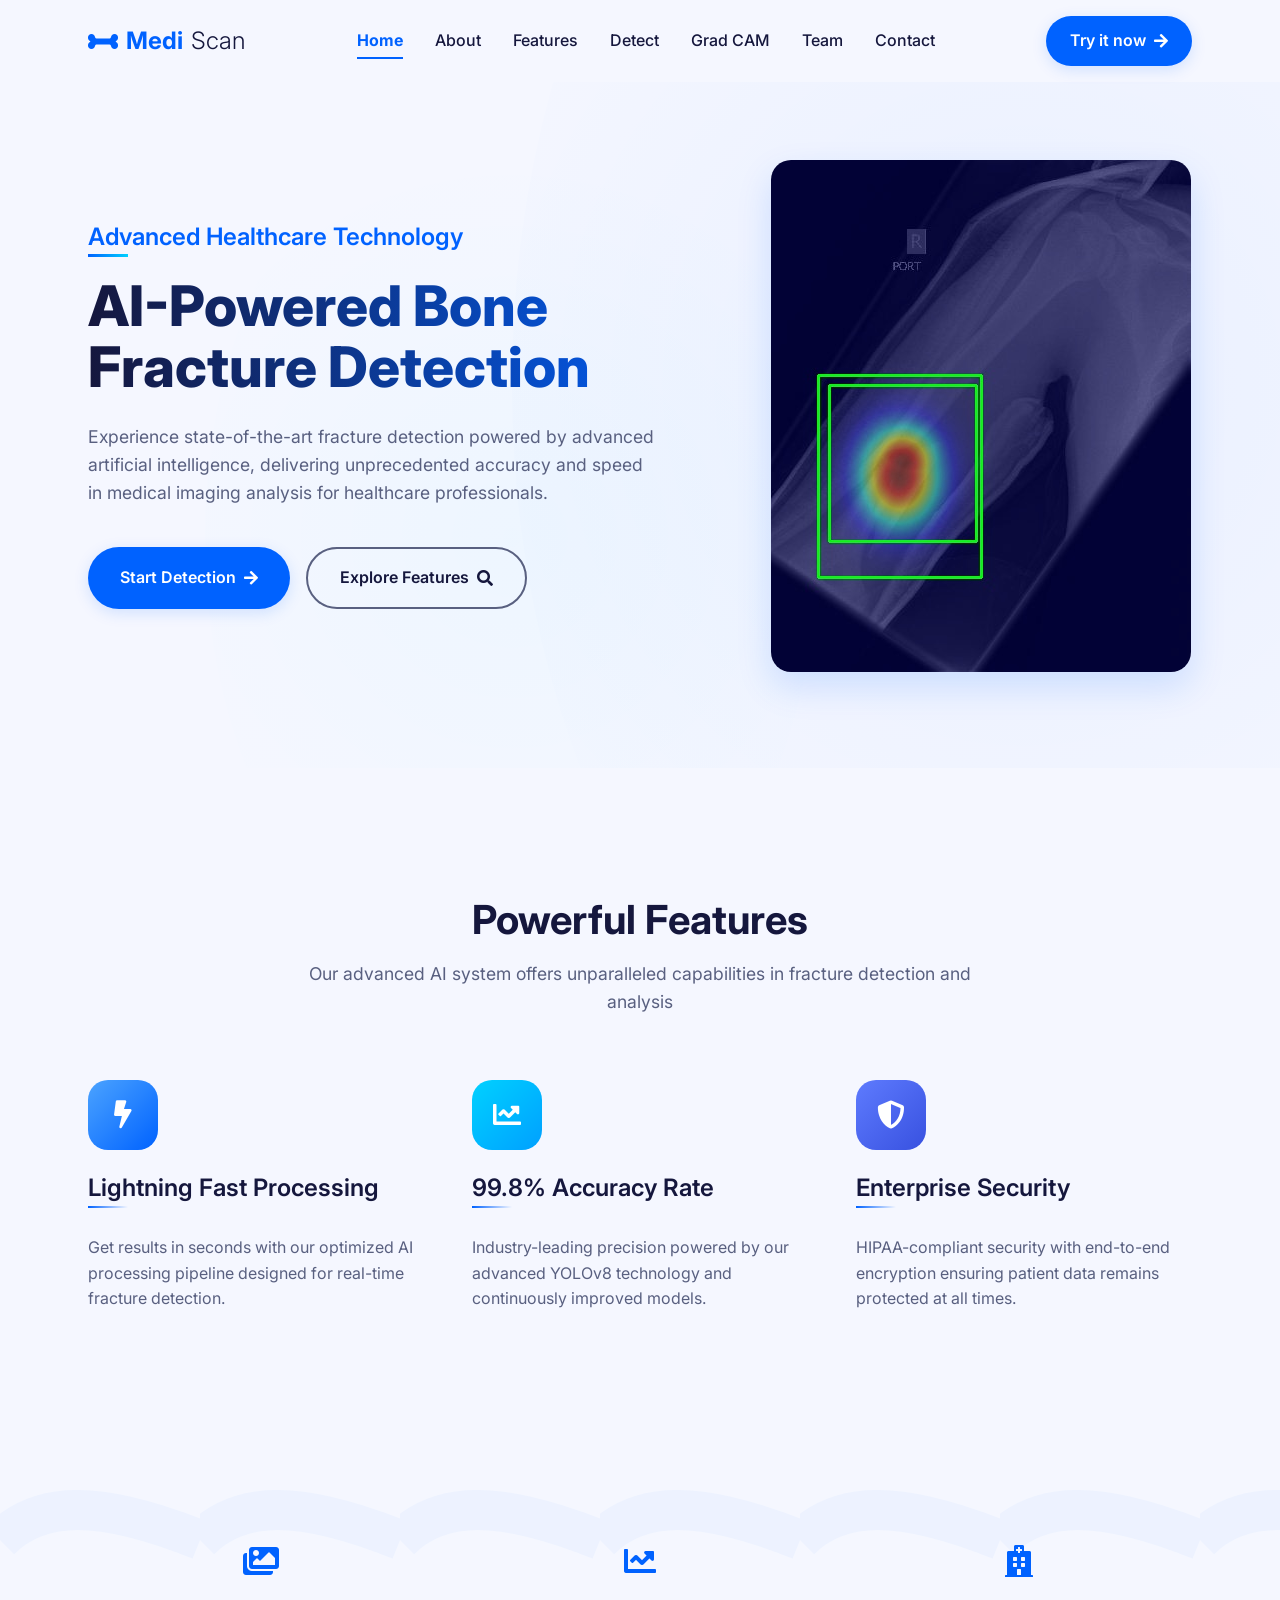
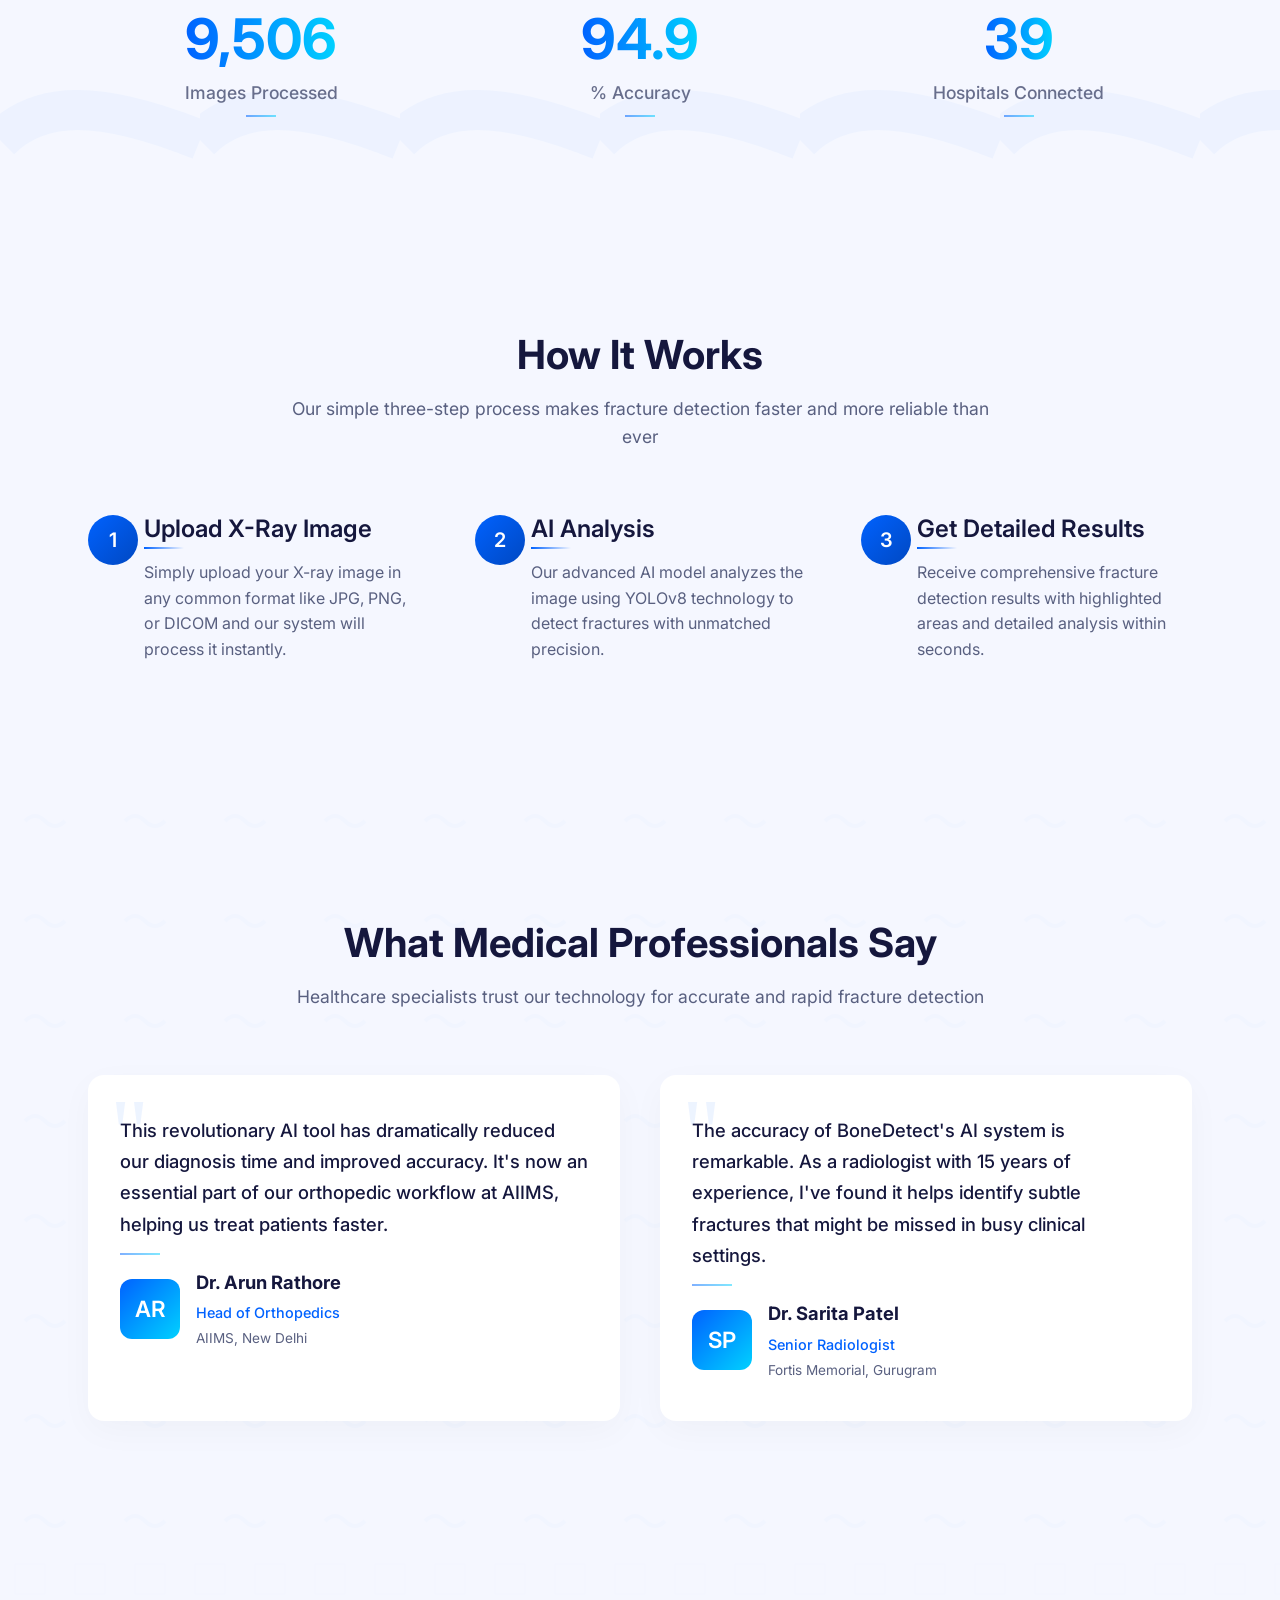
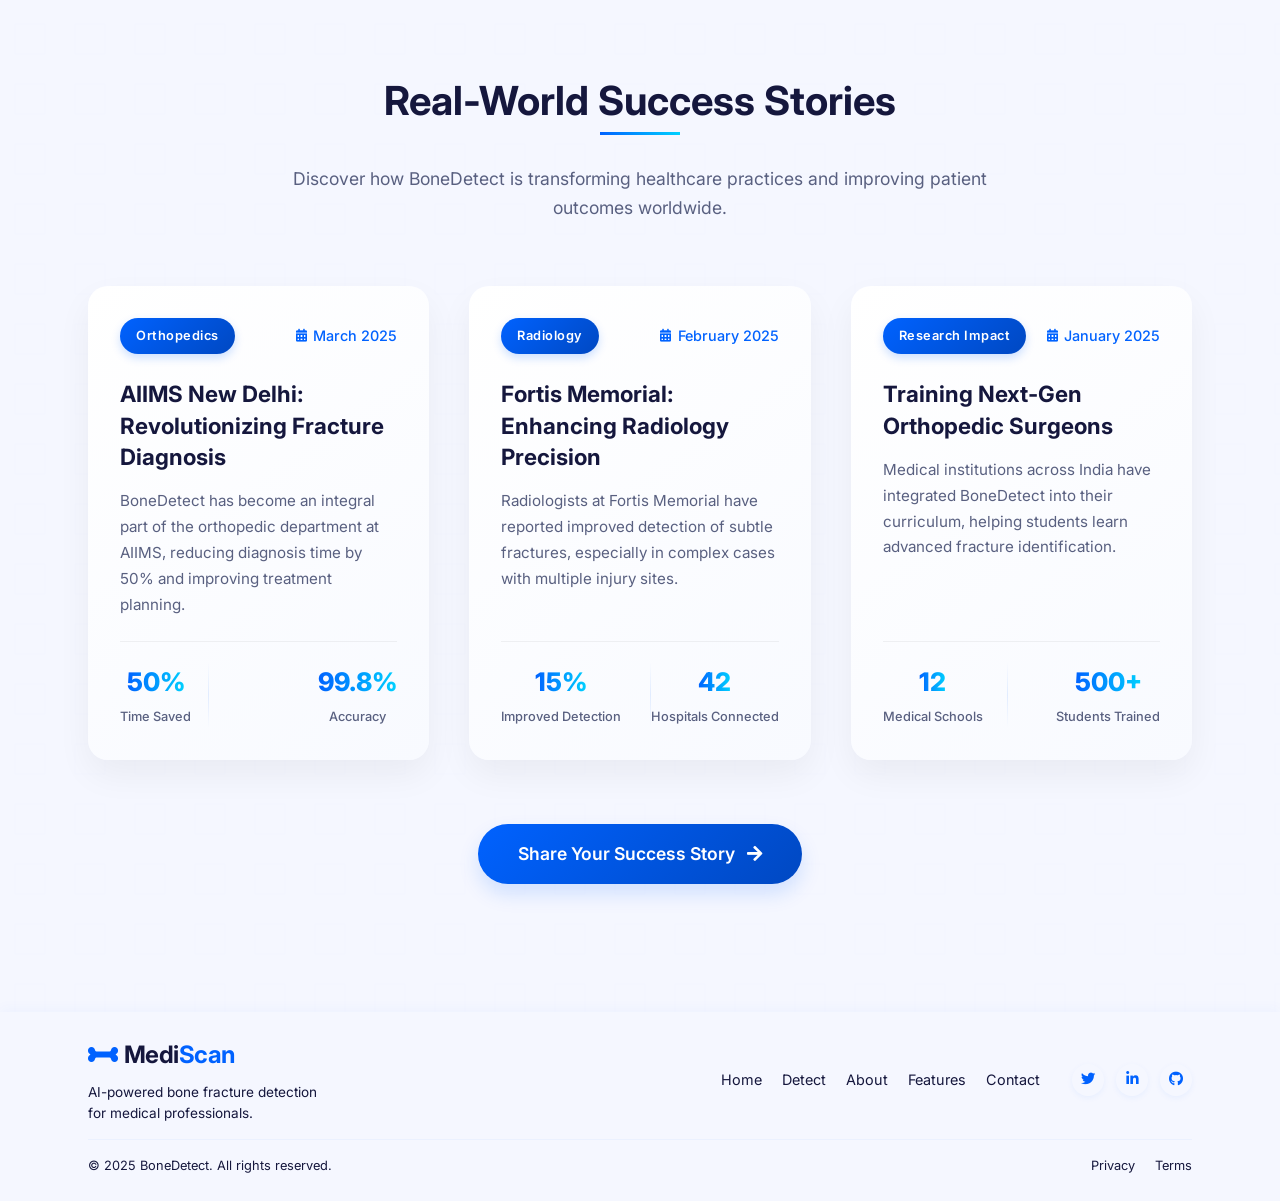
==== frontend/index.html @ df95ae06 "Initial OrthoLens AI project" ====
<!DOCTYPE html>
<html lang="en">
  <head>
    <meta charset="UTF-8" />
    <meta name="viewport" content="width=width=device-width, initial-scale=1.0" />
    <title>MediScan - Home</title>
    <link rel="stylesheet" href="styles.css" />
    <link rel="stylesheet" href="footer-styles.css" />
    <link rel="preconnect" href="https://fonts.googleapis.com">
    <link rel="preconnect" href="https://fonts.gstatic.com" crossorigin>
    <link href="https://fonts.googleapis.com/css2?family=Inter:wght@300;400;500;600;700;800&display=swap" rel="stylesheet">
    <link rel="stylesheet" href="https://cdnjs.cloudflare.com/ajax/libs/font-awesome/5.15.4/css/all.min.css" />
    <style>
      :root {
        --primary: #0062FF;
        --primary-dark: #0048c2;
        --secondary: #EAEFFF;
        --accent: #00D1FF;
        --text: #15173D;
        --text-light: #596080;
        --surface-1: #FFFFFF;
        --surface-2: #F5F7FF;
        --white: #FFFFFF;
        --heading-font: 'Inter', sans-serif;
        --body-font: 'Inter', sans-serif;
      }

      * {
        margin: 0;
        padding: 0;
        box-sizing: border-box;
      }

      @keyframes fade-in {
        0% { opacity: 0; transform: translateY(20px); }
        100% { opacity: 1; transform: translateY(0); }
      }

      @keyframes slide-in-left {
        0% { opacity: 0; transform: translateX(-30px); }
        100% { opacity: 1; transform: translateX(0); }
      }

      @keyframes slide-in-right {
        0% { opacity: 0; transform: translateX(30px); }
        100% { opacity: 1; transform: translateX(0); }
      }

      @keyframes scale-in {
        0% { opacity: 0; transform: scale(0.9); }
        100% { opacity: 1; transform: scale(1); }
      }

      @keyframes float {
        0% { transform: translateY(0px); }
        50% { transform: translateY(-10px); }
        100% { transform: translateY(0px); }
      }

      @keyframes floating {
        0% {
          transform: translateY(0px) rotate(0deg);
        }
        25% {
          transform: translateY(-15px) rotate(1deg);
        }
        50% {
          transform: translateY(0px) rotate(0deg);
        }
        75% {
          transform: translateY(8px) rotate(-1deg);
        }
        100% {
          transform: translateY(0px) rotate(0deg);
        }
      }
      
      @keyframes shadow-pulse {
        0% {
          transform: scale(1);
          opacity: 0.5;
        }
        25% {
          transform: scale(0.8);
          opacity: 0.3;
        }
        50% {
          transform: scale(1);
          opacity: 0.5;
        }
        75% {
          transform: scale(1.2);
          opacity: 0.7;
        }
        100% {
          transform: scale(1);
          opacity: 0.5;
        }
      }

      body {
        font-family: var(--body-font);
        background-color: var(--surface-2);
        color: var(--text);
        line-height: 1.6;
        overflow-x: hidden;
        margin: 0;
      }

      /* HEADER AND NAVIGATION - Make it consistent with other pages */
      .header {
        position: fixed;
        top: 0;
        left: 0;
        width: 100%;
        z-index: 1000;
        transition: background-color 0.3s ease, box-shadow 0.3s ease;
        padding: 1rem 0;
        background-color: var(--surface-2);
      }

      .header.scrolled {
        background-color: var(--surface-2);
        backdrop-filter: blur(10px);
        box-shadow: 0 4px 20px rgba(0, 0, 0, 0.06);
      }
      
      .container {
        width: 90%;
        max-width: 1400px;
        margin: 0 auto;
      }

      .nav-container {
        display: flex;
        justify-content: space-between;
        align-items: center;
      }

      .logo {
        font-weight: 700;
        font-size: 1.5rem;
        color: var(--primary);
        text-decoration: none;
        display: flex;
        align-items: center;
        gap: 0.5rem;
      }

      .logo span {
        font-weight: 300;
        color: var(--text);
      }

      .nav-links {
        display: flex;
        gap: 2rem;
        align-items: center;
      }

      .nav-links a {
        color: var(--text);
        text-decoration: none;
        font-weight: 500;
        font-size: 1rem;
        transition: color 0.3s ease;
        position: relative;
      }

      .nav-links a::after {
        content: '';
        position: absolute;
        bottom: -5px;
        left: 0;
        width: 0;
        height: 2px;
        background-color: var(--primary);
        transition: width 0.3s ease;
      }

      .nav-links a:hover {
        color: var(--primary);
      }

      .nav-links a:hover::after {
        width: 100%;
      }

      .active-indicator {
        display: block;
        position: absolute;
        bottom: -5px;
        left: 0;
        width: 100%;
        height: 2px;
        background-color: var(--primary);
      }

      .cta-button {
        background-color: var(--primary);
        color: var(--white);
        border: none;
        border-radius: 50px;
        padding: 0.75rem 1.5rem;
        font-weight: 600;
        cursor: pointer;
        transition: transform 0.3s ease, background-color 0.3s ease, box-shadow 0.3s ease;
        box-shadow: 0 4px 15px rgba(0, 98, 255, 0.15);
        display: inline-flex;
        align-items: center;
        gap: 0.5rem;
        text-decoration: none;
      }

      .cta-button:hover {
        background-color: var(--primary-dark);
        transform: translateY(-2px);
        box-shadow: 0 6px 20px rgba(0, 98, 255, 0.2);
      }

      .mobile-menu-button {
        display: none;
        background: none;
        border: none;
        color: var(--text);
        font-size: 1.5rem;
        cursor: pointer;
      }

      /* HERO SECTION - Make top padding consistent with fixed header */
      .hero {
        padding-top: 10rem;
        padding-bottom: 6rem;
        position: relative;
        overflow: hidden;
      }

      .hero-bg {
        position: absolute;
        top: -50%;
        right: -20%;
        width: 80%;
        height: 200%;
        background: radial-gradient(circle at center, rgba(0, 98, 255, 0.05) 0%, rgba(234, 239, 255, 0) 70%);
        border-radius: 50%;
        z-index: -1;
        animation: float 10s ease-in-out infinite;
      }
      
      .hero-bg::after {
        content: '';
        position: absolute;
        top: 30%;
        left: -30%;
        width: 60%;
        height: 60%;
        background: radial-gradient(circle at center, rgba(0, 209, 255, 0.03) 0%, rgba(234, 239, 255, 0) 70%);
        border-radius: 50%;
        z-index: -1;
        animation: float 15s ease-in-out infinite reverse;
      }

      .hero-grid {
        display: grid;
        grid-template-columns: 1.2fr 0.8fr;
        gap: 3rem;
        align-items: center;
      }

      .hero-content {
        animation: fade-in 1s ease forwards;
      }

      .hero-heading {
        font-size: 3.5rem;
        line-height: 1.1;
        margin-bottom: 1.5rem;
        font-family: var(--heading-font);
        font-weight: 800;
        background: linear-gradient(90deg, var(--text) 0%, var(--primary) 100%);
        -webkit-background-clip: text;
        -webkit-text-fill-color: transparent;
      }

      .hero-subheading {
        font-size: 1.5rem;
        color: var(--primary);
        margin-bottom: 1.5rem;
        font-weight: 600;
        position: relative;
        display: inline-block;
      }
      
      .hero-subheading::after {
        content: "";
        position: absolute;
        bottom: -5px;
        left: 0;
        width: 40px;
        height: 3px;
        background: linear-gradient(90deg, var(--primary) 0%, var(--accent) 100%);
      }

      .hero-description {
        font-size: 1.1rem;
        color: var(--text-light);
        margin-bottom: 2.5rem;
        max-width: 90%;
      }

      .hero-buttons {
        display: flex;
        gap: 1rem;
      }

      .hero-image-container {
        display: flex;
        justify-content: center;
        align-items: center;
        position: relative;
      }

      .hero-image {
        max-width: 100%;
        height: auto;
        border-radius: 20px;
        box-shadow: 0 15px 35px rgba(0, 98, 255, 0.15);
        animation: floating 6s ease-in-out infinite;
        transition: all 0.3s ease;
      }
      
      .hero-image::after {
        content: '';
        position: absolute;
        width: 90%;
        height: 10px;
        bottom: -10px;
        left: 5%;
        border-radius: 50%;
        background: rgba(0, 0, 0, 0.1);
        filter: blur(5px);
        animation: shadow-pulse 6s ease-in-out infinite;
      }

      /* FEATURES SECTION - Redesigned without cards */
      .features {
        padding: 8rem 0;
        position: relative;
      }

      .section-title {
        font-size: 2.5rem;
        margin-bottom: 1rem;
        text-align: center;
        font-weight: 700;
      }

      .section-description {
        font-size: 1.1rem;
        color: var(--text-light);
        text-align: center;
        max-width: 700px;
        margin: 0 auto 4rem;
      }

      .features-grid {
        display: grid;
        grid-template-columns: repeat(3, 1fr);
        gap: 3rem;
      }

      .feature {
        position: relative;
        opacity: 0;
        transform: translateY(20px);
        transition: transform 0.3s ease;
        display: flex;
        flex-direction: column;
      }
      
      .feature:hover {
        transform: translateY(-5px);
      }

      .feature-icon {
        display: inline-flex;
        align-items: center;
        justify-content: center;
        width: 70px;
        height: 70px;
        border-radius: 20px;
        margin-bottom: 1.5rem;
        font-size: 1.75rem;
        color: var(--white);
        position: relative;
      }

      .feature:nth-child(1) .feature-icon {
        background: linear-gradient(135deg, #4BA3FF, #0062FF);
      }

      .feature:nth-child(2) .feature-icon {
        background: linear-gradient(135deg, #00D1FF, #00A0FF);
      }

      .feature:nth-child(3) .feature-icon {
        background: linear-gradient(135deg, #5E7BFE, #3851E0);
      }

      .feature-title {
        font-size: 1.5rem;
        margin-bottom: 1rem;
        font-weight: 600;
        color: var(--text);
        position: relative;
      }
      
      .feature-title::after {
        content: '';
        position: absolute;
        bottom: -5px;
        left: 0;
        width: 40px;
        height: 2px;
        background: linear-gradient(90deg, var(--primary), transparent);
      }

      .feature-description {
        color: var(--text-light);
        font-size: 1rem;
        line-height: 1.6;
        margin-top: 1rem;
      }

      /* STATISTICS SECTION - Redesigned without card style */
      .stats {
        padding: 4rem 0;
        position: relative;
        background: url('data:image/svg+xml;utf8,<svg width="100" height="100" viewBox="0 0 100 100" xmlns="http://www.w3.org/2000/svg"><path d="M0 50 C20 30, 50 30, 100 50" stroke="rgba(0,98,255,0.03)" fill="none" stroke-width="20"/></svg>');
        background-size: 200px;
      }

      .stats-container {
        background: none;
        border-radius: 0;
        padding: 0;
        color: var(--text);
        display: flex;
        justify-content: space-between;
        gap: 2rem;
        text-align: center;
        box-shadow: none;
      }

      .stat-item {
        opacity: 0;
        transform: translateY(20px);
        position: relative;
        flex: 1;
        display: flex;
        flex-direction: column;
        align-items: center;
        padding: 2rem 0;
      }
      
      .stat-item::after {
        content: "";
        position: absolute;
        top: 15%;
        right: 0;
        height: 70%;
        width: 1px;
        background: linear-gradient(to bottom, transparent, var(--primary-light), transparent);
        opacity: 0.5;
      }
      
      .stat-item:last-child::after {
        display: none;
      }
      
      .stat-icon {
        margin-bottom: 1.5rem;
        font-size: 2rem;
        color: var(--primary);
      }

      .stat-number {
        font-size: 3.5rem;
        font-weight: 700;
        line-height: 1;
        margin-bottom: 0.75rem;
        background: linear-gradient(90deg, var(--primary) 0%, var(--accent) 100%);
        -webkit-background-clip: text;
        -webkit-text-fill-color: transparent;
      }

      .stat-label {
        font-size: 1.1rem;
        color: var(--text-light);
        font-weight: 500;
        position: relative;
      }
      
      .stat-label::after {
        content: "";
        position: absolute;
        bottom: -10px;
        left: 50%;
        transform: translateX(-50%);
        width: 30px;
        height: 2px;
        background: linear-gradient(90deg, var(--primary), var(--accent));
        opacity: 0.6;
      }

      /* WORKFLOW SECTION - Redesigned without cards */
      .workflow {
        padding: 8rem 0;
        position: relative;
        overflow: hidden;
      }

      .workflow-grid {
        display: flex;
        justify-content: space-between;
        gap: 3.5rem;
        position: relative;
        counter-reset: workflow-counter;
        margin-top: 3rem;
      }

      .workflow-item {
        flex: 1;
        position: relative;
        padding-left: 3.5rem;
        opacity: 0;
        transform: translateY(20px);
        transition: transform 0.3s ease;
      }
      
      .workflow-item:hover {
        transform: translateY(-5px);
      }

      .workflow-item:before {
        counter-increment: workflow-counter;
        content: counter(workflow-counter);
        position: absolute;
        left: 0;
        top: 0;
        width: 50px;
        height: 50px;
        background: linear-gradient(135deg, var(--primary) 0%, var(--primary-dark) 100%);
        color: var(--white);
        border-radius: 50%;
        display: flex;
        align-items: center;
        justify-content: center;
        font-weight: 600;
        font-size: 1.25rem;
      }

      .workflow-title {
        font-size: 1.5rem;
        margin-bottom: 1rem;
        font-weight: 600;
        color: var(--text);
        position: relative;
      }
      
      .workflow-title::after {
        content: "";
        position: absolute;
        bottom: -5px;
        left: 0;
        width: 40px;
        height: 2px;
        background: linear-gradient(90deg, var(--primary), transparent);
      }

      .workflow-description {
        color: var(--text-light);
        font-size: 1rem;
        line-height: 1.6;
        text-align: left;
      }

      .workflow-connect {
        position: absolute;
        top: 25px;
        left: 50%;
        transform: translateX(-50%);
        height: 1px;
        width: 50%;
        background: linear-gradient(to right, 
          transparent, 
          var(--primary-light) 20%, 
          var(--primary-light) 80%, 
          transparent
        );
        opacity: 0.4;
      }

      /* TESTIMONIALS SECTION - Enhanced Design with Indian Doctors */
      .testimonials {
        padding: 8rem 0;
        background-color: var(--surface-2);
        position: relative;
      }
      
      .testimonials::before {
        content: "";
        position: absolute;
        top: 0;
        left: 0;
        width: 100%;
        height: 100%;
        background: url('data:image/svg+xml;utf8,<svg width="100" height="100" viewBox="0 0 100 100" xmlns="http://www.w3.org/2000/svg"><path d="M25,30 Q35,20 45,30 T65,30" stroke="rgba(0,98,255,0.03)" fill="none" stroke-width="4"/></svg>');
        opacity: 0.5;
        z-index: 0;
      }

      .testimonials-grid {
        display: grid;
        grid-template-columns: repeat(2, 1fr);
        gap: 2.5rem;
        position: relative;
        z-index: 1;
      }

      .testimonial {
        background: var(--surface-1);
        border-radius: 16px;
        padding: 2.5rem 2rem;
        box-shadow: 0 10px 35px rgba(0, 0, 0, 0.03);
        position: relative;
        opacity: 0;
        transform: translateY(20px);
        transition: transform 0.3s ease, box-shadow 0.3s ease;
      }
      
      .testimonial:hover {
        transform: translateY(-5px);
        box-shadow: 0 15px 35px rgba(0, 98, 255, 0.1);
      }

      .testimonial-quote {
        font-size: 1.15rem;
        color: var(--text);
        margin-bottom: 1.75rem;
        font-weight: 500;
        line-height: 1.7;
        position: relative;
      }

      .testimonial-quote::before {
        content: '"';
        position: absolute;
        top: -30px;
        left: -10px;
        font-size: 6rem;
        color: rgba(0, 98, 255, 0.07);
        font-family: serif;
        line-height: 1;
      }

      .testimonial-author {
        display: flex;
        align-items: center;
        gap: 1rem;
        margin-top: 1rem;
        position: relative;
      }
      
      .testimonial-author::before {
        content: "";
        position: absolute;
        top: -15px;
        left: 0;
        width: 40px;
        height: 2px;
        background: linear-gradient(90deg, var(--primary) 0%, var(--accent) 100%);
        opacity: 0.5;
      }

      .testimonial-avatar {
        width: 60px;
        height: 60px;
        border-radius: 12px;
        background: linear-gradient(135deg, var(--primary) 0%, var(--accent) 100%);
        color: var(--white);
        display: flex;
        align-items: center;
        justify-content: center;
        font-weight: 600;
        font-size: 1.4rem;
      }

      .testimonial-info {
        flex: 1;
      }

      .testimonial-name {
        font-weight: 700;
        font-size: 1.15rem;
        margin-bottom: 0.25rem;
        color: var(--text);
      }

      .testimonial-role {
        color: var(--primary);
        font-size: 0.9rem;
        font-weight: 500;
      }
      
      .testimonial-hospital {
        color: var(--text-light);
        font-size: 0.85rem;
        margin-top: 0.25rem;
      }

      /* SUCCESS STORIES SECTION - Enhanced Card Design */
      .success-stories {
        padding: 8rem 0;
        position: relative;
        background-color: var(--surface-2);
        overflow: hidden;
      }
      
      .success-stories-bg {
        position: absolute;
        top: 0;
        left: 0;
        width: 100%;
        height: 100%;
        background: url('data:image/svg+xml;utf8,<svg width="60" height="60" viewBox="0 0 60 60" xmlns="http://www.w3.org/2000/svg"><path d="M15 15 L45 15 L45 45 L15 45 Z" stroke="rgba(0,98,255,0.03)" fill="none" stroke-width="1"/></svg>');
        opacity: 0.3;
        z-index: 0;
      }
      
      .success-stories-header {
        text-align: center;
        position: relative;
        margin-bottom: 4rem;
      }
      
      .success-stories-title {
        font-size: 2.5rem;
        margin-bottom: 1rem;
        font-weight: 700;
        color: var(--text);
        position: relative;
        display: inline-block;
      }
      
      .success-stories-title::after {
        content: "";
        position: absolute;
        bottom: -10px;
        left: 50%;
        transform: translateX(-50%);
        width: 80px;
        height: 3px;
        background: linear-gradient(90deg, var(--primary), var(--accent));
      }
      
      .success-stories-subtitle {
        font-size: 1.1rem;
        color: var(--text-light);
        max-width: 700px;
        margin: 1.5rem auto 0;
      }

      .success-stories-grid {
        display: grid;
        grid-template-columns: repeat(3, 1fr);
        gap: 2.5rem;
        position: relative;
        z-index: 1;
      }
      
      .success-story {
        background: linear-gradient(145deg, var(--surface-1), #f8faff);
        border-radius: 20px;
        overflow: hidden;
        box-shadow: 0 15px 35px rgba(0, 0, 0, 0.05);
        transition: all 0.4s cubic-bezier(0.175, 0.885, 0.32, 1.275);
        opacity: 0;
        transform: translateY(20px);
        position: relative;
        height: 100%;
        display: flex;
        flex-direction: column;
      }
      
      .success-story:hover {
        transform: translateY(-10px);
        box-shadow: 0 25px 50px rgba(0, 98, 255, 0.15);
      }
      
      .success-story-content {
        padding: 2rem;
        flex: 1;
        display: flex;
        flex-direction: column;
      }
      
      .success-story-meta {
        display: flex;
        justify-content: space-between;
        align-items: center;
        margin-bottom: 1.5rem;
      }
      
      .success-story-tag {
        background: linear-gradient(135deg, var(--primary), var(--primary-dark));
        color: var(--white);
        padding: 0.5rem 1rem;
        border-radius: 50px;
        font-size: 0.8rem;
        font-weight: 600;
        letter-spacing: 0.5px;
        box-shadow: 0 4px 10px rgba(0, 98, 255, 0.2);
        display: inline-block;
      }
      
      .success-story-date {
        color: var(--primary);
        font-size: 0.9rem;
        font-weight: 500;
        display: flex;
        align-items: center;
      }
      
      .success-story-date i {
        margin-right: 0.4rem;
        font-size: 0.8rem;
      }
      
      .success-story-title {
        font-size: 1.4rem;
        font-weight: 700;
        margin-bottom: 1rem;
        color: var(--text);
        line-height: 1.4;
        transition: color 0.3s ease;
        position: relative;
      }
      
      .success-story:hover .success-story-title {
        color: var(--primary);
      }
      
      .success-story-title::after {
        content: "";
        position: absolute;
        bottom: -8px;
        left: 0;
        width: 0;
        height: 2px;
        background: linear-gradient(90deg, var(--primary), var(--accent));
        transition: width 0.3s ease;
      }
      
      .success-story:hover .success-story-title::after {
        width: 50px;
      }
      
      .success-story-excerpt {
        font-size: 0.95rem;
        color: var(--text-light);
        margin-bottom: 1.5rem;
        line-height: 1.7;
        flex-grow: 1;
      }
      
      .success-story-stats {
        display: flex;
        justify-content: space-between;
        border-top: 1px solid rgba(0, 0, 0, 0.05);
        padding-top: 1.25rem;
        margin-top: auto;
      }
      
      .success-story-stat {
        display: flex;
        flex-direction: column;
        align-items: center;
        position: relative;
        transition: transform 0.3s ease;
      }
      
      .success-story:hover .success-story-stat {
        transform: translateY(-5px);
      }
      
      .success-story-stat:first-child::after {
        content: "";
        position: absolute;
        top: 0;
        right: -25%;
        height: 100%;
        width: 1px;
        background: linear-gradient(to bottom, transparent, rgba(0, 98, 255, 0.1), transparent);
      }
      
      .success-story-stat-value {
        font-weight: 800;
        font-size: 1.6rem;
        color: var(--primary);
        margin-bottom: 0.25rem;
        background: linear-gradient(90deg, var(--primary), var(--accent));
        -webkit-background-clip: text;
        -webkit-text-fill-color: transparent;
      }
      
      .success-story-stat-label {
        font-size: 0.8rem;
        color: var(--text-light);
        font-weight: 500;
      }
      
      .success-story-link {
        position: absolute;
        bottom: 0;
        right: 0;
        background: var(--primary);
        color: var(--white);
        width: 40px;
        height: 40px;
        display: flex;
        align-items: center;
        justify-content: center;
        border-radius: 20px 0 0 0;
        transition: all 0.3s ease;
        opacity: 0;
        transform: translate(100%, 100%);
      }
      
      .success-story:hover .success-story-link {
        opacity: 1;
        transform: translate(0, 0);
      }
      
      .success-stories-cta {
        margin-top: 4rem;
        text-align: center;
      }
      
      .btn-success-stories {
        background: linear-gradient(135deg, var(--primary) 0%, var(--primary-dark) 100%);
        color: var(--white);
        border: none;
        border-radius: 50px;
        padding: 1rem 2.5rem;
        font-weight: 600;
        font-size: 1.1rem;
        cursor: pointer;
        transition: all 0.3s ease;
        box-shadow: 0 10px 20px rgba(0, 98, 255, 0.15);
        display: inline-flex;
        align-items: center;
        gap: 0.75rem;
        text-decoration: none;
        position: relative;
        overflow: hidden;
      }
      
      .btn-success-stories::before {
        content: "";
        position: absolute;
        top: 0;
        left: -100%;
        width: 100%;
        height: 100%;
        background: linear-gradient(90deg, transparent, rgba(255, 255, 255, 0.2), transparent);
        transition: left 0.7s ease;
      }
      
      .btn-success-stories:hover {
        transform: translateY(-3px);
        box-shadow: 0 15px 30px rgba(0, 98, 255, 0.2);
      }
      
      .btn-success-stories:hover::before {
        left: 100%;
      }
      
      @media (max-width: 1200px) {
        .success-stories-grid {
          grid-template-columns: repeat(2, 1fr);
        }
      }
      
      @media (max-width: 768px) {
        .success-stories-grid {
          grid-template-columns: 1fr;
        }
        
        .success-story {
          max-width: 500px;
          margin: 0 auto;
        }
      }



      /* RESPONSIVE STYLES */
      @media (max-width: 1200px) {
        .hero-heading {
          font-size: 3rem;
        }
        
        .features-grid,
        .workflow-grid {
          grid-template-columns: repeat(2, 1fr);
        }
        
        .stats-container {
          padding: 3rem 2rem;
        }
      }

      @media (max-width: 992px) {
        .hero-grid {
          grid-template-columns: 1fr;
        }
        
        .hero-heading {
          font-size: 2.5rem;
        }
        
        .nav-links {
          display: none;
        }
        
        .mobile-menu-button {
          display: block;
        }
        
        .mobile-nav {
          position: fixed;
          top: 0;
          left: 0;
          width: 100%;
          height: 100vh;
          background-color: var(--white);
          display: flex;
          flex-direction: column;
          padding: 2rem;
          transform: translateY(-100%);
          transition: transform 0.3s ease;
          z-index: 1001;
        }
        
        .mobile-nav.active {
          transform: translateY(0);
        }
        
        .mobile-nav-header {
          display: flex;
          justify-content: space-between;
          align-items: center;
          margin-bottom: 2rem;
        }
        
        .mobile-nav-close {
          background: none;
          border: none;
          font-size: 1.5rem;
          cursor: pointer;
        }
        
        .mobile-nav-links {
          display: flex;
          flex-direction: column;
          gap: 1.5rem;
        }
        
        .mobile-nav-links a {
          color: var(--text);
          text-decoration: none;
          font-size: 1.2rem;
          font-weight: 600;
        }
        
        .footer-grid {
          grid-template-columns: repeat(2, 1fr);
        }
      }

      @media (max-width: 768px) {
        .hero-heading {
          font-size: 2.2rem;
        }
        
        .features-grid,
        .workflow-grid,
        .testimonials-grid,
        .stats-container {
          grid-template-columns: 1fr;
        }
        
        .stats-container {
          padding: 2.5rem 1.5rem;
        }
        
        .section-title {
          font-size: 2rem;
        }
        
        .workflow-connect {
          display: none;
        }
        
        .footer-bottom {
          flex-direction: column;
          gap: 1rem;
          text-align: center;
        }
        
        .footer-legal {
          justify-content: center;
        }
      }

      @media (max-width: 480px) {
        .hero-buttons {
          flex-direction: column;
          gap: 1rem;
        }
        
        .footer-grid {
          grid-template-columns: 1fr;
        }
        
        .cta-container {
          padding: 3rem 1.5rem;
        }
        
        .cta-title {
          font-size: 2rem;
        }
      }
    </style>
  </head>

  <body>
    <!-- NAVIGATION -->
    <div id="nav-placeholder"></div>

    <!-- HERO SECTION -->
    <section class="hero">
      <div class="hero-bg"></div>
      <div class="container hero-grid">
        <div class="hero-content">
          <h2 class="hero-subheading">Advanced Healthcare Technology</h2>
          <h1 class="hero-heading">AI-Powered Bone Fracture Detection</h1>
          <p class="hero-description">
            Experience state-of-the-art fracture detection powered by advanced artificial intelligence, 
            delivering unprecedented accuracy and speed in medical imaging analysis for healthcare professionals.
          </p>
          <div class="hero-buttons">
            <a href="detect.html" class="btn-primary">
              Start Detection <i class="fas fa-arrow-right"></i>
            </a>
            <a href="features.html" class="btn-secondary">
              Explore Features <i class="fas fa-search"></i>
            </a>
          </div>
        </div>
        <div class="hero-image-container">
          <img src="images/ai-fracture-detection.jpg" alt="AI-Powered Bone Fracture Detection Illustration" class="hero-image">
        </div>
      </div>
    </section>

    <!-- FEATURES SECTION -->
    <section class="features">
      <div class="container">
        <h2 class="section-title">Powerful Features</h2>
        <p class="section-description">
          Our advanced AI system offers unparalleled capabilities in fracture detection and analysis
        </p>
        <div class="features-grid">
          <div class="feature" data-aos="fade-up" data-aos-delay="100">
            <div class="feature-icon">
              <i class="fas fa-bolt"></i>
            </div>
            <h3 class="feature-title">Lightning Fast Processing</h3>
            <p class="feature-description">
              Get results in seconds with our optimized AI processing pipeline designed for real-time fracture detection.
            </p>
          </div>
          <div class="feature" data-aos="fade-up" data-aos-delay="200">
            <div class="feature-icon">
              <i class="fas fa-chart-line"></i>
            </div>
            <h3 class="feature-title">99.8% Accuracy Rate</h3>
            <p class="feature-description">
              Industry-leading precision powered by our advanced YOLOv8 technology and continuously improved models.
            </p>
          </div>
          <div class="feature" data-aos="fade-up" data-aos-delay="300">
            <div class="feature-icon">
              <i class="fas fa-shield-alt"></i>
            </div>
            <h3 class="feature-title">Enterprise Security</h3>
            <p class="feature-description">
              HIPAA-compliant security with end-to-end encryption ensuring patient data remains protected at all times.
            </p>
          </div>
        </div>
      </div>
    </section>

    <!-- STATISTICS SECTION -->
    <section class="stats">
      <div class="container">
        <div class="stats-container">
          <div class="stat-item" data-aos="fade-up" data-aos-delay="100">
            <div class="stat-icon"><i class="fas fa-images"></i></div>
            <div class="stat-number" data-target="10000">0</div>
            <div class="stat-label">Images Processed</div>
          </div>
          <div class="stat-item" data-aos="fade-up" data-aos-delay="200">
            <div class="stat-icon"><i class="fas fa-chart-line"></i></div>
            <div class="stat-number" data-target="99.8">0</div>
            <div class="stat-label">% Accuracy</div>
          </div>
          <div class="stat-item" data-aos="fade-up" data-aos-delay="300">
            <div class="stat-icon"><i class="fas fa-hospital"></i></div>
            <div class="stat-number" data-target="42">0</div>
            <div class="stat-label">Hospitals Connected</div>
          </div>
        </div>
      </div>
    </section>

    <!-- WORKFLOW SECTION -->
    <section class="workflow">
      <div class="container">
        <h2 class="section-title">How It Works</h2>
        <p class="section-description">
          Our simple three-step process makes fracture detection faster and more reliable than ever
        </p>
        <div class="workflow-grid">
          <div class="workflow-connect"></div>
          <div class="workflow-connect"></div>
          <div class="workflow-item" data-aos="fade-right" data-aos-delay="100">
            <h3 class="workflow-title">Upload X-Ray Image</h3>
            <p class="workflow-description">
              Simply upload your X-ray image in any common format like JPG, PNG, or DICOM and our system will process it instantly.
            </p>
          </div>
          <div class="workflow-item" data-aos="fade-right" data-aos-delay="200">
            <h3 class="workflow-title">AI Analysis</h3>
            <p class="workflow-description">
              Our advanced AI model analyzes the image using YOLOv8 technology to detect fractures with unmatched precision.
            </p>
          </div>
          <div class="workflow-item" data-aos="fade-right" data-aos-delay="300">
            <h3 class="workflow-title">Get Detailed Results</h3>
            <p class="workflow-description">
              Receive comprehensive fracture detection results with highlighted areas and detailed analysis within seconds.
            </p>
          </div>
        </div>
      </div>
    </section>

    <!-- TESTIMONIALS SECTION -->
    <section class="testimonials">
      <div class="container">
        <h2 class="section-title">What Medical Professionals Say</h2>
        <p class="section-description">
          Healthcare specialists trust our technology for accurate and rapid fracture detection
        </p>
        <div class="testimonials-grid">
          <div class="testimonial" data-aos="fade-up" data-aos-delay="100">
            <p class="testimonial-quote">
              This revolutionary AI tool has dramatically reduced our diagnosis time and improved accuracy. It's now an essential part of our orthopedic workflow at AIIMS, helping us treat patients faster.
            </p>
            <div class="testimonial-author">
              <div class="testimonial-avatar">AR</div>
              <div class="testimonial-info">
                <div class="testimonial-name">Dr. Arun Rathore</div>
                <div class="testimonial-role">Head of Orthopedics</div>
                <div class="testimonial-hospital">AIIMS, New Delhi</div>
              </div>
            </div>
          </div>
          <div class="testimonial" data-aos="fade-up" data-aos-delay="200">
            <p class="testimonial-quote">
              The accuracy of BoneDetect's AI system is remarkable. As a radiologist with 15 years of experience, I've found it helps identify subtle fractures that might be missed in busy clinical settings.
            </p>
            <div class="testimonial-author">
              <div class="testimonial-avatar">SP</div>
              <div class="testimonial-info">
                <div class="testimonial-name">Dr. Sarita Patel</div>
                <div class="testimonial-role">Senior Radiologist</div>
                <div class="testimonial-hospital">Fortis Memorial, Gurugram</div>
              </div>
            </div>
          </div>
        </div>
      </div>
    </section>

    <!-- SUCCESS STORIES SECTION -->
    <section class="success-stories">
      <div class="success-stories-bg"></div>
      <div class="container">
        <div class="success-stories-header">
          <h2 class="success-stories-title">Real-World Success Stories</h2>
          <p class="success-stories-subtitle">
            Discover how BoneDetect is transforming healthcare practices and improving patient outcomes worldwide.
          </p>
        </div>
        <div class="success-stories-grid">
          <div class="success-story" data-aos="fade-up" data-aos-delay="100">
            <div class="success-story-content">
              <div class="success-story-meta">
                <span class="success-story-tag">Orthopedics</span>
                <span class="success-story-date"><i class="fas fa-calendar-alt"></i> March 2025</span>
              </div>
              <h3 class="success-story-title">AIIMS New Delhi: Revolutionizing Fracture Diagnosis</h3>
              <p class="success-story-excerpt">
                BoneDetect has become an integral part of the orthopedic department at AIIMS, reducing diagnosis time by 50% and improving treatment planning.
              </p>
              <div class="success-story-stats">
                <div class="success-story-stat">
                  <span class="success-story-stat-value">50%</span>
                  <span class="success-story-stat-label">Time Saved</span>
                </div>
                <div class="success-story-stat">
                  <span class="success-story-stat-value">99.8%</span>
                  <span class="success-story-stat-label">Accuracy</span>
                </div>
              </div>
            </div>
            <a href="contact.html" class="success-story-link"><i class="fas fa-arrow-right"></i></a>
          </div>
          <div class="success-story" data-aos="fade-up" data-aos-delay="200">
            <div class="success-story-content">
              <div class="success-story-meta">
                <span class="success-story-tag">Radiology</span>
                <span class="success-story-date"><i class="fas fa-calendar-alt"></i> February 2025</span>
              </div>
              <h3 class="success-story-title">Fortis Memorial: Enhancing Radiology Precision</h3>
              <p class="success-story-excerpt">
                Radiologists at Fortis Memorial have reported improved detection of subtle fractures, especially in complex cases with multiple injury sites.
              </p>
              <div class="success-story-stats">
                <div class="success-story-stat">
                  <span class="success-story-stat-value">15%</span>
                  <span class="success-story-stat-label">Improved Detection</span>
                </div>
                <div class="success-story-stat">
                  <span class="success-story-stat-value">42</span>
                  <span class="success-story-stat-label">Hospitals Connected</span>
                </div>
              </div>
            </div>
            <a href="contact.html" class="success-story-link"><i class="fas fa-arrow-right"></i></a>
          </div>
          <div class="success-story" data-aos="fade-up" data-aos-delay="300">
            <div class="success-story-content">
              <div class="success-story-meta">
                <span class="success-story-tag">Research Impact</span>
                <span class="success-story-date"><i class="fas fa-calendar-alt"></i> January 2025</span>
              </div>
              <h3 class="success-story-title">Training Next-Gen Orthopedic Surgeons</h3>
              <p class="success-story-excerpt">
                Medical institutions across India have integrated BoneDetect into their curriculum, helping students learn advanced fracture identification.
              </p>
              <div class="success-story-stats">
                <div class="success-story-stat">
                  <span class="success-story-stat-value">12</span>
                  <span class="success-story-stat-label">Medical Schools</span>
                </div>
                <div class="success-story-stat">
                  <span class="success-story-stat-value">500+</span>
                  <span class="success-story-stat-label">Students Trained</span>
                </div>
              </div>
            </div>
            <a href="contact.html" class="success-story-link"><i class="fas fa-arrow-right"></i></a>
          </div>
        </div>
        <div class="success-stories-cta">
          <a href="contact.html" class="btn-success-stories">
            Share Your Success Story <i class="fas fa-arrow-right"></i>
          </a>
        </div>
      </div>
    </section>

    <!-- FOOTER -->
    <div id="footer-placeholder"></div>

    <!-- Font Awesome -->
    <link rel="stylesheet" href="https://cdnjs.cloudflare.com/ajax/libs/font-awesome/5.15.4/css/all.min.css" />

    <!-- Scripts -->
    <script src="nav-handler.js"></script>
    <script src="footer-handler.js"></script>
    <script>
      // Intersection Observer for animations
      const fadeElements = document.querySelectorAll('.feature, .stat-item, .workflow-item, .testimonial, .success-story');
      const observer = new IntersectionObserver((entries) => {
        entries.forEach(entry => {
          if (entry.isIntersecting) {
            entry.target.style.opacity = '1';
            entry.target.style.transform = 'translateY(0)';
            observer.unobserve(entry.target);
          }
        });
      }, { threshold: 0.1 });

      fadeElements.forEach(element => {
        observer.observe(element);
      });

      // Stats counter animation
      const statsSection = document.querySelector('.stats');
      const statNumbers = document.querySelectorAll('.stat-number');
      let animated = false;

      const statsObserver = new IntersectionObserver((entries) => {
        if (entries[0].isIntersecting && !animated) {
          animated = true;
          animateNumbers();
        }
      }, { threshold: 0.5 });

      if (statsSection) {
        statsObserver.observe(statsSection);
      }

      function animateNumbers() {
        statNumbers.forEach(statNumber => {
          const target = parseFloat(statNumber.dataset.target);
          const duration = 2000; 
          const startTime = performance.now();
          
          function updateNumber(currentTime) {
            const elapsed = currentTime - startTime;
            const progress = Math.min(elapsed / duration, 1);
            const easing = 1 - Math.pow(1 - progress, 3); // Cubic ease-out
            
            const currentValue = easing * target;
            
            if (Number.isInteger(target)) {
              statNumber.textContent = Math.floor(currentValue).toLocaleString();
            } else {
              statNumber.textContent = currentValue.toFixed(1);
            }
            
            if (progress < 1) {
              requestAnimationFrame(updateNumber);
            } else {
              statNumber.textContent = target.toString();
            }
          }
          
          requestAnimationFrame(updateNumber);
        });
      }
    </script>
  </body>
</html>
---- frontend/styles.css ----
:root {
  /* Modern color palette */
  --primary: #0062FF;
  --primary-dark: #0048c2;
  --secondary: #EAEFFF;
  --accent: #00D1FF;
  --text: #15173D;
  --text-light: #596080;
  --bg: #FFFFFF;
  --white: #ffffff;
  --error: #FF8A80;
  --success: #81C784;
  --bone: #FAFBFF;
  --surface-1: #FFFFFF;
  --surface-2: #F5F7FF;
  --shadow: 0 4px 20px rgba(0, 98, 255, 0.08);
  --card-shadow: 0 8px 30px rgba(0, 98, 255, 0.05);
  --transition: all 0.3s ease;
  --font-xs: 0.875rem;    /* 14px */
  --font-sm: 1rem;        /* 16px */
  --font-md: 1.125rem;    /* 18px */
  --font-lg: 1.25rem;     /* 20px */
  --font-xl: 1.5rem;      /* 24px */
  --font-2xl: 2rem;       /* 32px */
  --font-3xl: 2.5rem;     /* 40px */
  --font-4xl: 3.5rem;     /* 56px */
  --heading-font: 'Inter', sans-serif;
  --body-font: 'Inter', sans-serif;
}

* {
  margin: 0;
  padding: 0;
  box-sizing: border-box;
}

/* Core Animations */
@keyframes fade-in {
  0% { opacity: 0; transform: translateY(20px); }
  100% { opacity: 1; transform: translateY(0); }
}

@keyframes slide-in-left {
  0% { opacity: 0; transform: translateX(-30px); }
  100% { opacity: 1; transform: translateX(0); }
}

@keyframes slide-in-right {
  0% { opacity: 0; transform: translateX(30px); }
  100% { opacity: 1; transform: translateX(0); }
}

@keyframes scale-in {
  0% { opacity: 0; transform: scale(0.9); }
  100% { opacity: 1; transform: scale(1); }
}

@keyframes float {
  0% { transform: translateY(0px); }
  50% { transform: translateY(-10px); }
  100% { transform: translateY(0px); }
}

body {
  font-family: var(--body-font), -apple-system, BlinkMacSystemFont, 'Segoe UI', Roboto, sans-serif;
  background-color: var(--surface-2);
  color: var(--text);
  line-height: 1.6;
  overflow-x: hidden;
  margin: 0;
}

/* HEADER AND NAVIGATION */
.header {
  position: fixed;
  width: 100%;
  z-index: 1000;
  transition: background-color 0.3s ease, box-shadow 0.3s ease;
  padding: 1rem 0;
  background-color: var(--surface-2);
}

.header.scrolled {
  background-color: var(--surface-2);
  backdrop-filter: blur(10px);
  box-shadow: 0 4px 20px rgba(0, 0, 0, 0.06);
}

.container {
  width: 90%;
  max-width: 1400px;
  margin: 0 auto;
}

.nav-container {
  display: flex;
  justify-content: space-between;
  align-items: center;
}

.logo {
  font-weight: 700;
  font-size: 1.5rem;
  color: var(--primary);
  text-decoration: none;
  display: flex;
  align-items: center;
  gap: 0.5rem;
}

.logo span {
  font-weight: 300;
  color: var(--text);
}

.nav-links {
  display: flex;
  gap: 2rem;
  align-items: center;
}

.nav-links a {
  color: var(--text);
  text-decoration: none;
  font-weight: 500;
  font-size: 1rem;
  transition: color 0.3s ease;
  position: relative;
}

.nav-links a::after {
  content: '';
  position: absolute;
  bottom: -5px;
  left: 0;
  width: 0;
  height: 2px;
  background-color: var(--primary);
  transition: width 0.3s ease;
}

.nav-links a:hover {
  color: var(--primary);
}

.nav-links a:hover::after {
  width: 100%;
}

.cta-button {
  background-color: var(--primary);
  color: var(--white);
  border: none;
  border-radius: 50px;
  padding: 0.75rem 1.5rem;
  font-weight: 600;
  cursor: pointer;
  transition: transform 0.3s ease, background-color 0.3s ease, box-shadow 0.3s ease;
  box-shadow: 0 4px 15px rgba(0, 98, 255, 0.15);
  display: inline-flex;
  align-items: center;
  gap: 0.5rem;
  text-decoration: none;
}

.cta-button:hover {
  background-color: var(--primary-dark);
  transform: translateY(-2px);
  box-shadow: 0 6px 20px rgba(0, 98, 255, 0.2);
}

.mobile-menu-button {
  display: none;
  background: none;
  border: none;
  color: var(--text);
  font-size: 1.5rem;
  cursor: pointer;
}

/* MOBILE NAVIGATION */
.mobile-nav {
  position: fixed;
  top: 0;
  left: 0;
  width: 100%;
  height: 100vh;
  background-color: var(--white);
  display: flex;
  flex-direction: column;
  padding: 2rem;
  transform: translateY(-100%);
  transition: transform 0.3s ease;
  z-index: 1001;
}

.mobile-nav.active {
  transform: translateY(0);
}

.mobile-nav-header {
  display: flex;
  justify-content: space-between;
  align-items: center;
  margin-bottom: 2rem;
}

.mobile-nav-close {
  background: none;
  border: none;
  font-size: 1.5rem;
  cursor: pointer;
}

.mobile-nav-links {
  display: flex;
  flex-direction: column;
  gap: 1.5rem;
}

.mobile-nav-links a {
  color: var(--text);
  text-decoration: none;
  font-size: 1.2rem;
  font-weight: 600;
}

/* HERO SECTION */
.hero {
  padding: 10rem 0 6rem;
  position: relative;
  overflow: hidden;
}

.hero-bg {
  position: absolute;
  top: -50%;
  right: -20%;
  width: 80%;
  height: 200%;
  background: radial-gradient(circle at center, rgba(0, 98, 255, 0.05) 0%, rgba(234, 239, 255, 0) 70%);
  border-radius: 50%;
  z-index: -1;
  animation: float 10s ease-in-out infinite;
}

.hero-grid {
  display: grid;
  grid-template-columns: 1.2fr 0.8fr;
  gap: 3rem;
  align-items: center;
}

.hero-content {
  animation: fade-in 1s ease forwards;
}

.hero-image {
  position: relative;
}

.hero-image img {
  width: 100%;
  border-radius: 12px;
  box-shadow: 0 20px 40px rgba(0, 0, 0, 0.08);
  animation: scale-in 1s ease forwards;
}

.hero-badge {
  position: absolute;
  bottom: -20px;
  left: -20px;
  background: var(--white);
  padding: 1rem;
  border-radius: 12px;
  box-shadow: 0 10px 30px rgba(0, 0, 0, 0.06);
  display: flex;
  align-items: center;
  gap: 0.75rem;
  font-weight: 600;
  font-size: 0.9rem;
  animation: slide-in-left 1s 0.5s ease forwards;
  opacity: 0;
  transform: translateX(-30px);
}

.hero-badge-icon {
  background: var(--primary);
  color: var(--white);
  width: 40px;
  height: 40px;
  border-radius: 10px;
  display: flex;
  align-items: center;
  justify-content: center;
  font-size: 1.2rem;
}

.hero-heading {
  font-size: 3.5rem;
  line-height: 1.1;
  margin-bottom: 1.5rem;
  font-family: var(--heading-font);
  font-weight: 800;
  background: linear-gradient(90deg, var(--text) 0%, var(--primary) 100%);
  -webkit-background-clip: text;
  -webkit-text-fill-color: transparent;
}

.hero-subheading {
  font-size: 1.5rem;
  color: var(--primary);
  margin-bottom: 1.5rem;
  font-weight: 600;
}

.hero-description {
  font-size: 1.1rem;
  color: var(--text-light);
  margin-bottom: 2.5rem;
  max-width: 90%;
}

.hero-buttons {
  display: flex;
  gap: 1rem;
}

.btn-primary {
  background-color: var(--primary);
  color: var(--white);
  border: none;
  border-radius: 50px;
  padding: 1rem 2rem;
  font-weight: 600;
  font-size: 1rem;
  cursor: pointer;
  transition: transform 0.3s ease, background-color 0.3s ease, box-shadow 0.3s ease;
  box-shadow: 0 4px 15px rgba(0, 98, 255, 0.15);
  display: inline-flex;
  align-items: center;
  gap: 0.5rem;
  text-decoration: none;
}

.btn-primary:hover {
  background-color: var(--primary-dark);
  transform: translateY(-2px);
  box-shadow: 0 6px 20px rgba(0, 98, 255, 0.2);
}

.btn-secondary {
  background-color: transparent;
  color: var(--text);
  border: 2px solid var(--text-light);
  border-radius: 50px;
  padding: 1rem 2rem;
  font-weight: 600;
  font-size: 1rem;
  cursor: pointer;
  transition: all 0.3s ease;
  display: inline-flex;
  align-items: center;
  gap: 0.5rem;
  text-decoration: none;
}

.btn-secondary:hover {
  border-color: var(--primary);
  color: var(--primary);
  transform: translateY(-2px);
}

/* FEATURES SECTION */
.features {
  padding: 8rem 0;
  position: relative;
}

.section-title {
  font-size: 2.5rem;
  margin-bottom: 1rem;
  text-align: center;
  font-weight: 700;
}

.section-description {
  font-size: 1.1rem;
  color: var(--text-light);
  text-align: center;
  max-width: 700px;
  margin: 0 auto 4rem;
}

.features-grid {
  display: grid;
  grid-template-columns: repeat(3, 1fr);
  gap: 3rem;
}

.feature {
  position: relative;
  opacity: 0;
  transform: translateY(20px);
}

.feature-icon {
  display: inline-flex;
  align-items: center;
  justify-content: center;
  width: 70px;
  height: 70px;
  border-radius: 20px;
  margin-bottom: 1.5rem;
  font-size: 1.75rem;
  color: var(--white);
  position: relative;
}

.feature:nth-child(1) .feature-icon {
  background: linear-gradient(135deg, #4BA3FF, #0062FF);
}

.feature:nth-child(2) .feature-icon {
  background: linear-gradient(135deg, #00D1FF, #00A0FF);
}

.feature:nth-child(3) .feature-icon {
  background: linear-gradient(135deg, #5E7BFE, #3851E0);
}

.feature-title {
  font-size: 1.5rem;
  margin-bottom: 1rem;
  font-weight: 600;
}

.feature-description {
  color: var(--text-light);
  font-size: 1rem;
  line-height: 1.6;
}

/* STATISTICS SECTION */
.stats {
  padding: 0;
}

.stats-container {
  background: linear-gradient(135deg, var(--primary) 0%, #3851E0 100%);
  border-radius: 24px;
  padding: 4rem;
  color: var(--white);
  display: grid;
  grid-template-columns: repeat(3, 1fr);
  gap: 2rem;
  text-align: center;
  box-shadow: 0 20px 40px rgba(0, 98, 255, 0.12);
}

.stat-item {
  opacity: 0;
  transform: translateY(20px);
}

.stat-number {
  font-size: 3.5rem;
  font-weight: 700;
  line-height: 1;
  margin-bottom: 0.5rem;
}

.stat-label {
  font-size: 1rem;
  opacity: 0.9;
  font-weight: 500;
}

/* WORKFLOW SECTION */
.workflow {
  padding: 8rem 0;
  position: relative;
  overflow: hidden;
}

.workflow-grid {
  display: grid;
  grid-template-columns: repeat(3, 1fr);
  gap: 3rem;
  counter-reset: workflow-counter;
}

.workflow-item {
  position: relative;
  padding-left: 3rem;
  opacity: 0;
  transform: translateY(20px);
}

.workflow-item:before {
  counter-increment: workflow-counter;
  content: counter(workflow-counter);
  position: absolute;
  left: 0;
  top: 0;
  width: 50px;
  height: 50px;
  background-color: var(--primary);
  color: var(--white);
  border-radius: 50%;
  display: flex;
  align-items: center;
  justify-content: center;
  font-weight: 600;
  font-size: 1.25rem;
}

.workflow-title {
  font-size: 1.5rem;
  margin-bottom: 1rem;
  font-weight: 600;
}

.workflow-description {
  color: var(--text-light);
  font-size: 1rem;
  line-height: 1.6;
}

.workflow-connect {
  position: absolute;
  height: 2px;
  background-color: var(--primary);
  top: 25px;
  width: calc(33.333% - 5rem);
  left: calc(16.666% + 2.5rem);
  opacity: 0.3;
}

.workflow-connect:nth-child(2) {
  left: calc(50% + 2.5rem);
}

/* TESTIMONIALS SECTION */
.testimonials {
  padding: 8rem 0;
  background-color: var(--surface-2);
}

.testimonials-grid {
  display: grid;
  grid-template-columns: repeat(2, 1fr);
  gap: 2rem;
}

.testimonial {
  background: var(--surface-1);
  border-radius: 16px;
  padding: 2.5rem;
  box-shadow: 0 8px 30px rgba(0, 0, 0, 0.04);
  position: relative;
  opacity: 0;
  transform: translateY(20px);
}

.testimonial-quote {
  font-size: 1.25rem;
  color: var(--text);
  margin-bottom: 1.5rem;
  font-weight: 500;
  line-height: 1.6;
  position: relative;
}

.testimonial-quote::before {
  content: '"';
  position: absolute;
  top: -20px;
  left: -10px;
  font-size: 5rem;
  color: rgba(0, 98, 255, 0.1);
  font-family: serif;
  line-height: 1;
}

.testimonial-author {
  display: flex;
  align-items: center;
  gap: 1rem;
}

.testimonial-avatar {
  width: 50px;
  height: 50px;
  border-radius: 50%;
  background-color: var(--primary);
  color: var(--white);
  display: flex;
  align-items: center;
  justify-content: center;
  font-weight: 600;
  font-size: 1.25rem;
}

.testimonial-info {
  flex: 1;
}

.testimonial-name {
  font-weight: 600;
  font-size: 1.1rem;
  margin-bottom: 0.25rem;
}

.testimonial-role {
  color: var(--text-light);
  font-size: 0.9rem;
}

/* CTA SECTION */
.cta {
  padding: 8rem 0;
  position: relative;
  overflow: hidden;
}

.cta-container {
  background: linear-gradient(135deg, var(--primary) 0%, #3851E0 100%);
  border-radius: 24px;
  padding: 5rem 3rem;
  color: var(--white);
  text-align: center;
  position: relative;
  z-index: 1;
  box-shadow: 0 20px 40px rgba(0, 98, 255, 0.12);
  animation: scale-in 1s ease forwards;
}

.cta-bg {
  position: absolute;
  top: 0;
  left: 0;
  width: 100%;
  height: 100%;
  background: url('data:image/svg+xml;utf8,<svg width="100" height="100" viewBox="0 0 100 100" xmlns="http://www.w3.org/2000/svg"><circle cx="50" cy="50" r="40" fill="rgba(255,255,255,0.05)"/></svg>');
  background-size: 100px 100px;
  opacity: 0.5;
  z-index: -1;
}

.cta-title {
  font-size: 2.5rem;
  margin-bottom: 1.5rem;
  font-weight: 700;
}

.cta-description {
  font-size: 1.1rem;
  margin-bottom: 2.5rem;
  max-width: 700px;
  margin-left: auto;
  margin-right: auto;
  opacity: 0.9;
}

.btn-white {
  background-color: var(--white);
  color: var(--primary);
  border: none;
  border-radius: 50px;
  padding: 1rem 2rem;
  font-weight: 600;
  font-size: 1rem;
  cursor: pointer;
  transition: transform 0.3s ease, box-shadow 0.3s ease;
  box-shadow: 0 4px 15px rgba(0, 0, 0, 0.1);
  display: inline-flex;
  align-items: center;
  gap: 0.5rem;
  text-decoration: none;
}

.btn-white:hover {
  transform: translateY(-2px);
  box-shadow: 0 8px 25px rgba(0, 0, 0, 0.15);
}

/* FOOTER */
.footer {
  padding: 5rem 0 2rem;
  background-color: var(--surface-2);
  color: var(--text);
}

.footer-grid {
  display: grid;
  grid-template-columns: 1.5fr repeat(3, 1fr);
  gap: 3rem;
  margin-bottom: 4rem;
}

.footer-logo {
  font-weight: 700;
  font-size: 1.5rem;
  color: var(--primary);
  text-decoration: none;
  display: inline-block;
  margin-bottom: 1.5rem;
}

.footer-description {
  color: var(--text-light);
  margin-bottom: 2rem;
  font-size: 0.95rem;
}

.footer-social {
  display: flex;
  gap: 1rem;
}

.footer-social-link {
  width: 40px;
  height: 40px;
  border-radius: 50%;
  background-color: var(--surface-1);
  color: var(--text);
  display: flex;
  align-items: center;
  justify-content: center;
  text-decoration: none;
  transition: all 0.3s ease;
  box-shadow: 0 2px 10px rgba(0, 0, 0, 0.04);
}

.footer-social-link:hover {
  background-color: var(--primary);
  color: var(--white);
  transform: translateY(-3px);
  box-shadow: 0 5px 15px rgba(0, 98, 255, 0.15);
}

.footer-column-title {
  font-weight: 600;
  font-size: 1.1rem;
  margin-bottom: 1.5rem;
}

.footer-links {
  list-style: none;
}

.footer-link {
  margin-bottom: 0.75rem;
}

.footer-link a {
  color: var(--text-light);
  text-decoration: none;
  transition: color 0.3s ease;
  font-size: 0.95rem;
}

.footer-link a:hover {
  color: var(--primary);
}

.footer-bottom {
  display: flex;
  justify-content: space-between;
  align-items: center;
  padding-top: 2rem;
  border-top: 1px solid rgba(0, 0, 0, 0.06);
}

.footer-copyright {
  color: var(--text-light);
  font-size: 0.9rem;
}

.footer-legal {
  display: flex;
  gap: 1.5rem;
}

.footer-legal a {
  color: var(--text-light);
  text-decoration: none;
  font-size: 0.9rem;
  transition: color 0.3s ease;
}

.footer-legal a:hover {
  color: var(--primary);
}

/* BACKWARD COMPATIBILITY - keep existing functionality */
#result {
  margin-top: 10px;
  white-space: pre-wrap;
  font-size: 0.9rem;
  color: var(--text-light);
}

.custom-file-upload {
  display: inline-block;
  padding: 10px 20px;
  border: 2px dashed var(--primary);
  border-radius: 10px;
  cursor: pointer;
  background-color: var(--white);
  color: var(--primary);
  font-size: var(--font-sm);
  transition: var(--transition);
}

.custom-file-upload:hover {
  background-color: var(--primary);
  color: var(--white);
}

button {
  background: var(--primary);
  box-shadow: 0 4px 15px rgba(0, 98, 255, 0.15);
  border-radius: 8px;
  color: var(--white);
  border: none;
  padding: 10px 20px;
  font-size: var(--font-sm);
  cursor: pointer;
  transition: var(--transition);
  margin-top: 10px;
}

button:hover {
  background-color: var(--primary-dark);
}

#uploadContainer {
  background-color: var(--white);
  padding: 2rem;
  border-radius: 12px;
  box-shadow: var(--shadow);
  width: 90%;
  max-width: 1200px;
  margin: 2rem auto;
}

.image-container {
  display: grid;
  grid-template-columns: repeat(auto-fit, minmax(300px, 1fr));
  gap: 2rem;
  margin-top: 2rem;
  width: 100%;
}

.image-container img {
  width: 100%;
  height: 300px;
  object-fit: contain;
  border: 1px solid #ddd;
  border-radius: 8px;
  background: linear-gradient(135deg, var(--bone) 0%, var(--secondary) 100%);
  padding: 1rem;
  transition: transform 0.3s ease;
}

.image-container img:hover {
  transform: scale(1.02);
}

#progressBarContainer {
  width: 100%;
  max-width: 400px;
  margin: 1rem auto;
  background-color: #f3f3f3;
  border-radius: 8px;
  overflow: hidden;
  display: none;
}

#progressBar {
  height: 8px;
  background-color: var(--primary);
  width: 0%;
  transition: width 0.5s ease;
}

/* Traditional nav for backward compatibility */
nav {
  background: linear-gradient(135deg, var(--primary) 0%, var(--primary-dark) 100%);
  padding: 1rem;
  text-align: center;
  position: fixed;
  top: 0;
  width: 100%;
  z-index: 1000;
  transition: var(--transition);
  box-shadow: var(--shadow);
}

nav a {
  color: var(--white);
  text-decoration: none;
  padding: 0.5rem 1rem;
  margin: 0 0.5rem;
  border-radius: 0.375rem;
  transition: var(--transition);
  font-size: var(--font-sm);
}

nav a:hover {
  background: rgba(255, 255, 255, 0.1);
  color: var(--white);
}

h1, h2, h3, h4, h5, h6 {
  font-family: var(--heading-font);
  color: var(--text);
  line-height: 1.2;
}

h1 {
  font-size: var(--font-2xl);
  margin-bottom: 1rem;
}

h2 {
  font-size: var(--font-xl);
  margin-bottom: 0.875rem;
}

h3 {
  font-size: var(--font-lg);
  margin-bottom: 0.75rem;
}

p {
  font-size: var(--font-sm);
  line-height: 1.6;
  color: var(--text);
}

.description {
  font-size: var(--font-md);
  color: var(--text-light);
}

/* Smooth scrolling */
html {
  scroll-behavior: smooth;
}

/* Modern glassmorphism effects */
.glass-card {
  background: rgba(255, 255, 255, 0.95);
  backdrop-filter: blur(10px);
  border: 1px solid rgba(255, 255, 255, 0.2);
  box-shadow: var(--card-shadow);
}

/* Interactive Comparison Section Styles */
.comparison-section {
  padding: 80px 20px;
  background-color: #f8f9fa;
}

.comparison-container {
  max-width: 1200px;
  margin: 0 auto;
}

.comparison-grid {
  display: grid;
  grid-template-columns: repeat(auto-fit, minmax(500px, 1fr));
  gap: 40px;
  margin-top: 60px;
}

.comparison-wrapper {
  position: relative;
  overflow: hidden;
  border-radius: 12px;
  box-shadow: 0 15px 30px rgba(0,0,0,0.15);
  height: 400px;
  margin-bottom: 20px;
}

.comparison-before, .comparison-after {
  position: absolute;
  top: 0;
  width: 100%;
  height: 100%;
  overflow: hidden;
}

.comparison-before {
  left: 0;
  z-index: 1;
  width: 50%;
}

.comparison-after {
  right: 0;
}

.comparison-before img, .comparison-after img {
  position: absolute;
  width: 100%;
  height: 100%;
  object-fit: cover;
  display: block;
  max-width: none;
}

.comparison-after img {
  width: 200%;
  right: 0;
}

.comparison-handle {
  position: absolute;
  top: 0;
  bottom: 0;
  left: 50%;
  width: 2px;
  margin-left: -1px;
  background: white;
  z-index: 3;
  cursor: ew-resize;
}

.comparison-button {
  position: absolute;
  width: 40px;
  height: 40px;
  top: 50%;
  margin-top: -20px;
  left: -20px;
  border-radius: 50%;
  background: white;
  box-shadow: 0 2px 6px rgba(0,0,0,0.3);
  display: flex;
  align-items: center;
  justify-content: center;
  z-index: 4;
}

.comparison-arrows {
  color: #3a86ff;
}

.comparison-label {
  position: absolute;
  background-color: rgba(0,0,0,0.7);
  color: white;
  font-size: 0.75rem;
  padding: 5px 12px;
  border-radius: 4px;
  bottom: 15px;
  z-index: 2;
  font-weight: 600;
  letter-spacing: 0.5px;
}

.comparison-before-label {
  left: 15px;
}

.comparison-after-label {
  right: 15px;
}

.comparison-title {
  font-size: 1.6rem;
  margin-bottom: 0.5rem;
  color: #333;
}

.comparison-description {
  color: #555;
  line-height: 1.6;
}

/* AI Accuracy Made Visible Section - Redesigned */
.ai-accuracy-section {
  position: relative;
  padding: 100px 20px;
  color: white;
  overflow: hidden;
}

.accuracy-bg-layer {
  position: absolute;
  top: 0;
  left: 0;
  width: 100%;
  height: 100%;
  background: linear-gradient(135deg, #3a86ff 0%, #1a56cc 100%);
  z-index: -2;
}

.accuracy-bg-layer:before {
  content: "";
  position: absolute;
  top: 0;
  left: 0;
  width: 100%;
  height: 100%;
  background: url('data:image/svg+xml;utf8,<svg xmlns="http://www.w3.org/2000/svg" width="100" height="100" viewBox="0 0 100 100"><rect x="0" y="0" width="50" height="50" fill="rgba(255,255,255,0.03)"/><rect x="50" y="50" width="50" height="50" fill="rgba(255,255,255,0.03)"/></svg>') repeat;
  z-index: -1;
}

.accuracy-content {
  max-width: 1200px;
  margin: 0 auto;
  position: relative;
  z-index: 1;
}

.accuracy-header {
  text-align: center;
  margin-bottom: 60px;
}

.section-eyebrow.light span {
  background-color: rgba(255, 255, 255, 0.2);
}

.section-eyebrow.light {
  color: rgba(255, 255, 255, 0.9);
}

.accuracy-heading {
  font-size: 2.8rem;
  margin: 0.5rem 0;
  font-weight: 700;
}

.accuracy-subheading {
  font-size: 1.2rem;
  max-width: 700px;
  margin: 1rem auto 0;
  color: rgba(255, 255, 255, 0.85);
  line-height: 1.6;
}

.metrics-container {
  display: grid;
  grid-template-columns: repeat(auto-fit, minmax(250px, 1fr));
  gap: 30px;
  margin-bottom: 50px;
}

.metric-card {
  background: rgba(255, 255, 255, 0.1);
  backdrop-filter: blur(10px);
  border-radius: 16px;
  padding: 30px;
  text-align: center;
  box-shadow: 0 8px 20px rgba(0, 0, 0, 0.1);
  transition: transform 0.3s ease;
}

.metric-card:hover {
  transform: translateY(-10px);
}

.metric-visual {
  position: relative;
  width: 160px;
  height: 160px;
  margin: 0 auto 20px;
}

.progress-ring-circle-bg {
  stroke: rgba(255, 255, 255, 0.2);
  z-index: 1;
}

.progress-ring-circle {
  stroke: #ffffff;
  stroke-linecap: round;
  transform: rotate(-90deg);
  transform-origin: center;
  transition: stroke-dashoffset 1s ease-in-out;
  z-index: 2;
}

.progress-ring-circle.speed {
  stroke: #4ecdc4;
}

.progress-ring-circle.confidence {
  stroke: #ffdb58;
}

.progress-ring-circle.training {
  stroke: #ff6b6b;
}

.metric-value {
  position: absolute;
  top: 50%;
  left: 50%;
  transform: translate(-50%, -50%);
  font-size: 2.5rem;
  font-weight: 700;
}

.metric-value span {
  font-size: 1.2rem;
  vertical-align: middle;
}

.metric-title {
  font-size: 1.2rem;
  margin-bottom: 10px;
  font-weight: 600;
}

.metric-description {
  font-size: 0.95rem;
  color: rgba(255, 255, 255, 0.8);
  line-height: 1.6;
}

.accuracy-cta {
  text-align: center;
  margin-top: 30px;
}

.btn-white {
  background-color: white;
  color: #3a86ff;
  font-size: 1rem;
  font-weight: 600;
  padding: 12px 28px;
  border-radius: 6px;
  text-decoration: none;
  display: inline-block;
  transition: all 0.3s ease;
  box-shadow: 0 4px 12px rgba(0, 0, 0, 0.1);
}

.btn-white i {
  margin-right: 8px;
}

.btn-white:hover {
  transform: translateY(-3px);
  box-shadow: 0 8px 20px rgba(0, 0, 0, 0.2);
}

/* Add animation for metrics when they come into view */
@keyframes fillProgress {
  from {
    stroke-dashoffset: 439.6;
  }
  to {
    stroke-dashoffset: var(--final-offset);
  }
}

/* RESPONSIVE STYLES */
@media (max-width: 1200px) {
  .hero-heading {
    font-size: 3rem;
  }
  
  .features-grid,
  .workflow-grid {
    grid-template-columns: repeat(2, 1fr);
  }
  
  .stats-container {
    padding: 3rem 2rem;
  }

  .footer-grid {
    grid-template-columns: 1fr 1fr;
    gap: 2rem;
  }
}

@media (max-width: 992px) {
  .hero-grid {
    grid-template-columns: 1fr;
  }
  
  .hero-image {
    order: -1;
    margin-bottom: 2rem;
  }
  
  .hero-heading {
    font-size: 2.5rem;
  }
  
  .nav-links {
    display: none;
  }
  
  .mobile-menu-button {
    display: block;
  }
  
  .footer-grid {
    grid-template-columns: repeat(2, 1fr);
  }
}

@media (max-width: 768px) {
  .hero-heading {
    font-size: 2.2rem;
  }
  
  .features-grid,
  .workflow-grid,
  .testimonials-grid,
  .stats-container {
    grid-template-columns: 1fr;
  }
  
  .stats-container {
    padding: 2.5rem 1.5rem;
  }
  
  .section-title {
    font-size: 2rem;
  }
  
  .workflow-connect {
    display: none;
  }
  
  .footer-bottom {
    flex-direction: column;
    gap: 1rem;
    text-align: center;
  }
  
  .footer-legal {
    justify-content: center;
  }

  nav {
    padding: 0.75rem;
  }
  
  nav a {
    padding: 0.375rem 0.75rem;
    font-size: var(--font-xs);
  }

  .image-container {
    grid-template-columns: 1fr;
  }
  
  .image-container img {
    height: 250px;
  }
}

@media (max-width: 480px) {
  .hero-buttons {
    flex-direction: column;
    gap: 1rem;
  }
  
  .footer-grid {
    grid-template-columns: 1fr;
  }
  
  .cta-container {
    padding: 3rem 1.5rem;
  }
  
  .cta-title {
    font-size: 2rem;
  }

  nav {
    padding: 0.5rem;
  }

  nav a {
    padding: 0.3rem 0.5rem;
    font-size: 0.9rem;
    margin: 0 0.3rem;
  }
}
---- frontend/footer-styles.css ----
/* Simple Footer Styles - Redesigned Light Version */

.footer {
  padding: 1.5rem 0;
  background: var(--surface-2);  /* Changed from gradient to match site background */
  color: var(--text);
  position: relative;
  z-index: 10;
  box-shadow: 0 -4px 12px rgba(0, 98, 255, 0.03);
}

.container {
  max-width: 1200px;
  margin: 0 auto;
  padding: 0 1.5rem;
}

.simple-footer-grid {
  display: flex;
  justify-content: space-between;
  align-items: center;
  gap: 1.5rem;
  margin-bottom: 1rem;
}

.footer-branding {
  max-width: 250px;
}

.footer-logo {
  font-weight: 700;
  font-size: 1.5rem;
  color: var(--text);
  text-decoration: none;
  display: inline-block;
  margin-bottom: 0.5rem;
  letter-spacing: -0.5px;
}

.footer-logo span {
  color: var(--primary);
}

.footer-logo i {
  color: var(--primary);
  margin-right: 6px;
}

.footer-description {
  color: var(--text); /* Changed from var(--text-light) to var(--text) for better contrast */
  margin-bottom: 0;
  font-size: 0.85rem;
  line-height: 1.5;
}

.footer-links-container {
  display: flex;
  align-items: center;
  gap: 2rem;
}

.footer-links-group {
  display: flex;
  gap: 1.25rem;
}

.footer-links-group a {
  color: var(--text); /* Changed from var(--text-light) to var(--text) for better contrast */
  text-decoration: none;
  font-size: 0.9rem;
  transition: color 0.3s ease;
}

.footer-links-group a:hover {
  color: var(--primary);
}

.footer-social {
  display: flex;
  gap: 0.75rem;
}

.footer-social-link {
  width: 32px;
  height: 32px;
  border-radius: 50%;
  background-color: #f5f7ff;
  color: var(--primary);
  display: flex;
  align-items: center;
  justify-content: center;
  text-decoration: none;
  transition: all 0.3s ease;
  box-shadow: 0 2px 6px rgba(0, 98, 255, 0.06);
  font-size: 0.9rem;
}

.footer-social-link:hover {
  background-color: #eaefff;
  color: var(--primary);
  transform: translateY(-2px);
}

.footer-bottom {
  display: flex;
  justify-content: space-between;
  align-items: center;
  padding-top: 1rem;
  border-top: 1px solid rgba(0, 98, 255, 0.04);
}

.footer-copyright {
  color: var(--text); /* Changed from var(--text-light) to var(--text) for better contrast */
  font-size: 0.8rem;
}

.footer-legal {
  display: flex;
  gap: 1.25rem;
}

.footer-legal a {
  color: var(--text); /* Changed from var(--text-light) to var(--text) for better contrast */
  text-decoration: none;
  font-size: 0.8rem;
  transition: color 0.3s ease;
}

.footer-legal a:hover {
  color: var(--primary);
}

/* Responsive footer styles */
@media (max-width: 768px) {
  .simple-footer-grid {
    flex-direction: column;
    align-items: center;
    text-align: center;
  }
  
  .footer-branding {
    max-width: 100%;
  }
  
  .footer-links-container {
    flex-direction: column;
    align-items: center;
    gap: 1rem;
    width: 100%;
  }
  
  .footer-bottom {
    flex-direction: column;
    gap: 0.75rem;
    text-align: center;
  }
  
  .footer-legal {
    justify-content: center;
  }
}

@media (max-width: 480px) {
  .footer-links-group {
    flex-wrap: wrap;
    justify-content: center;
  }
}
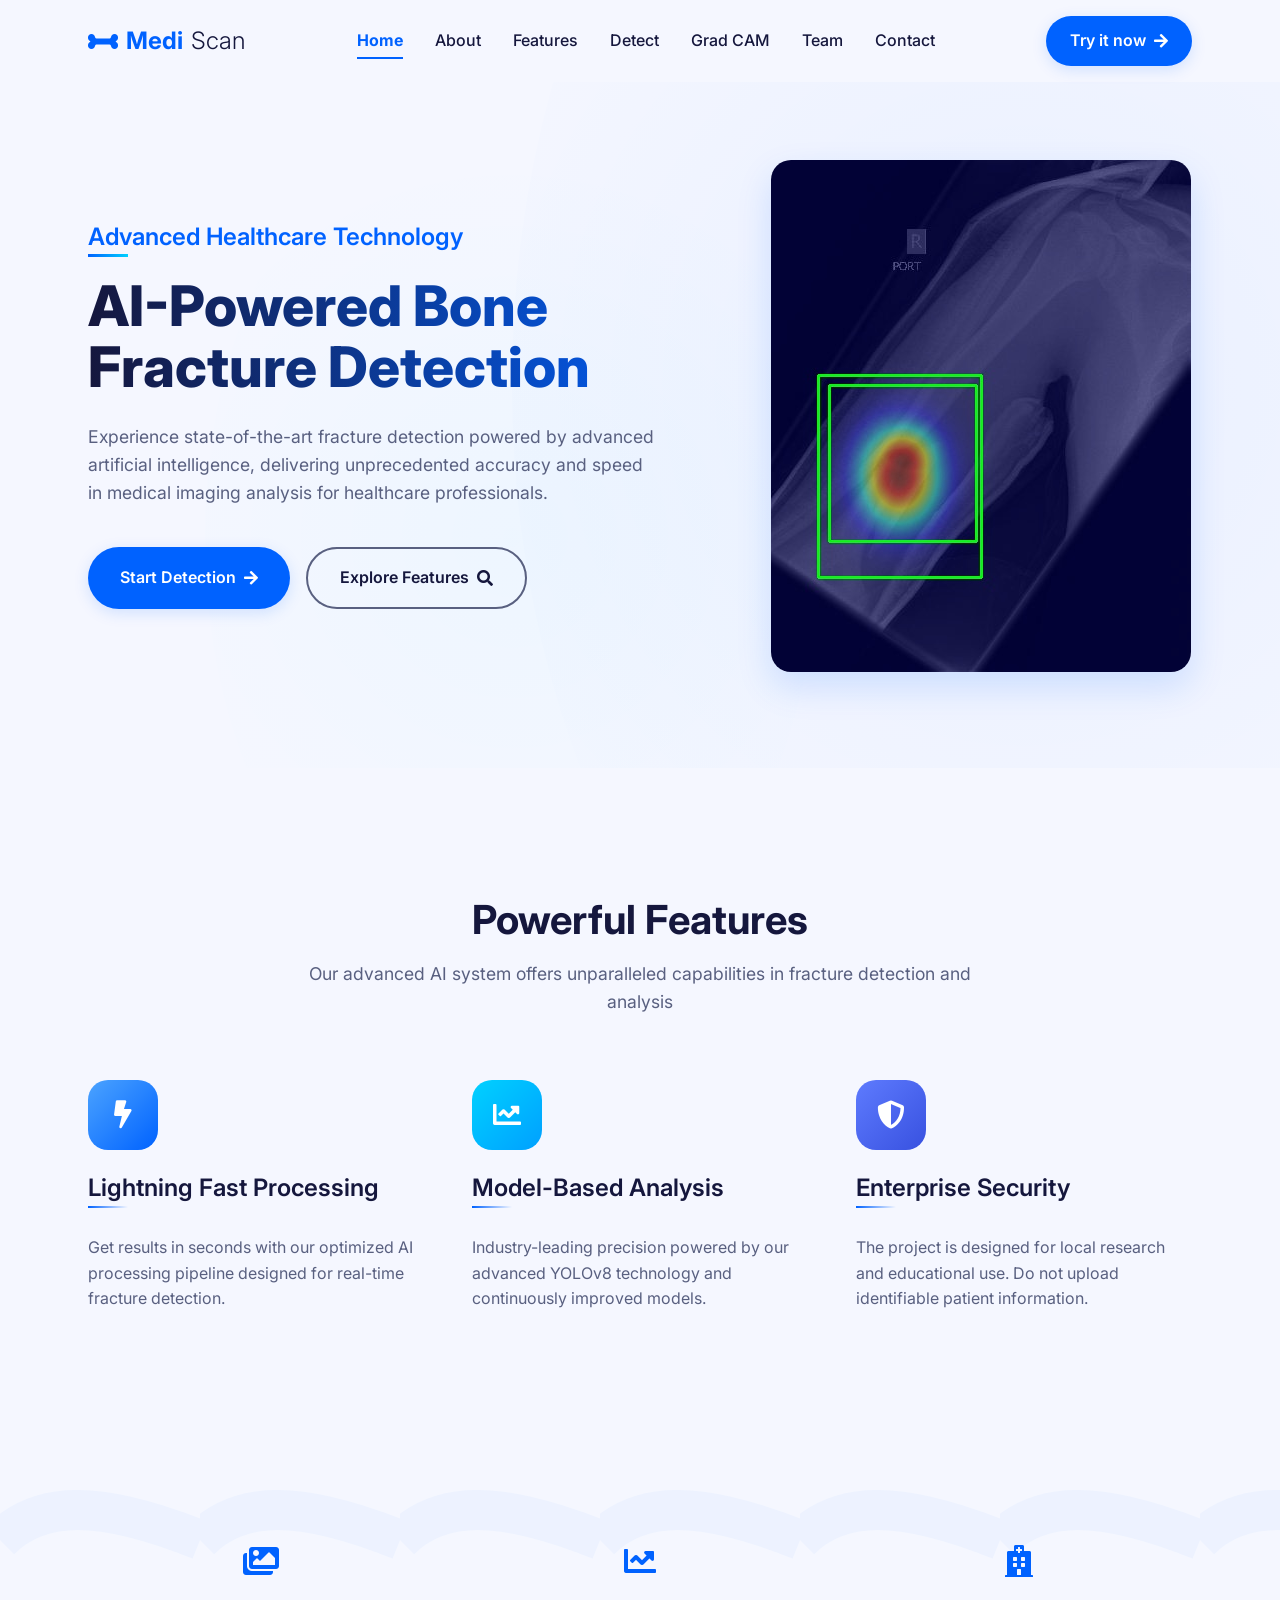
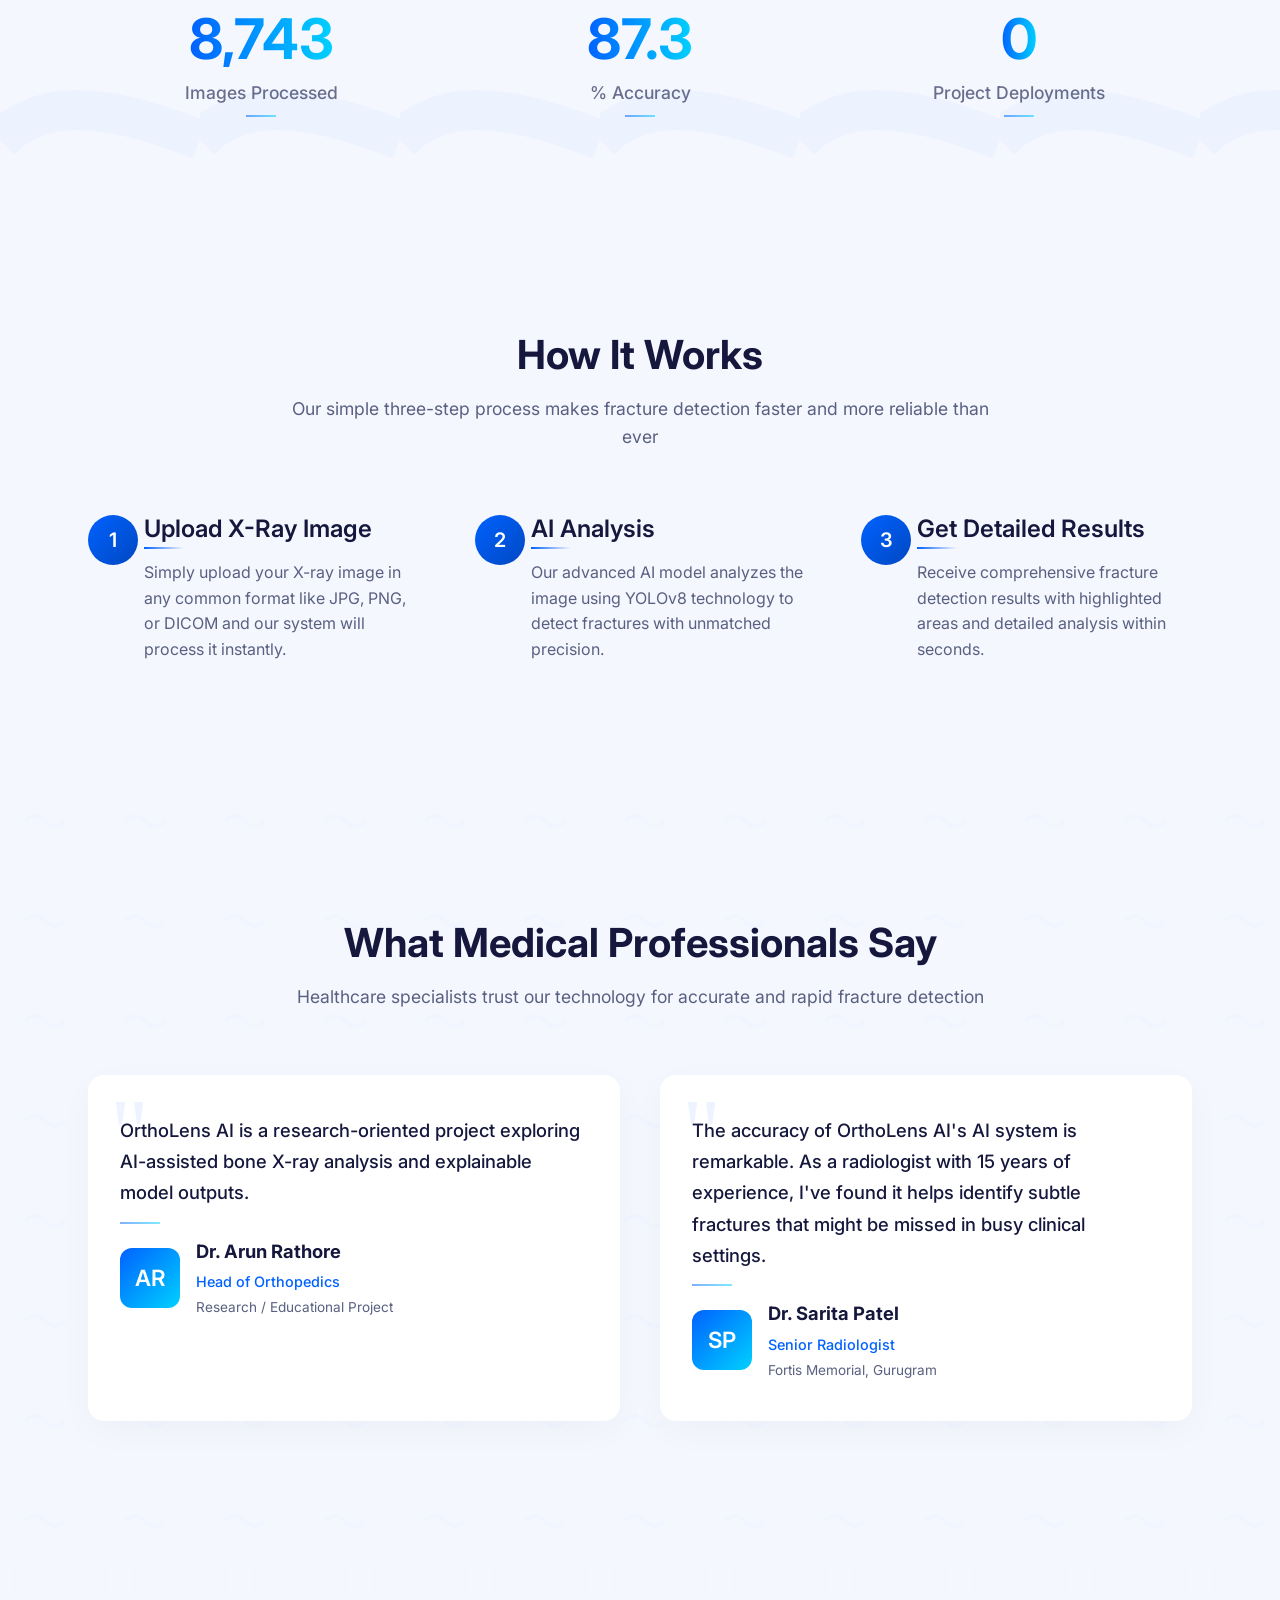
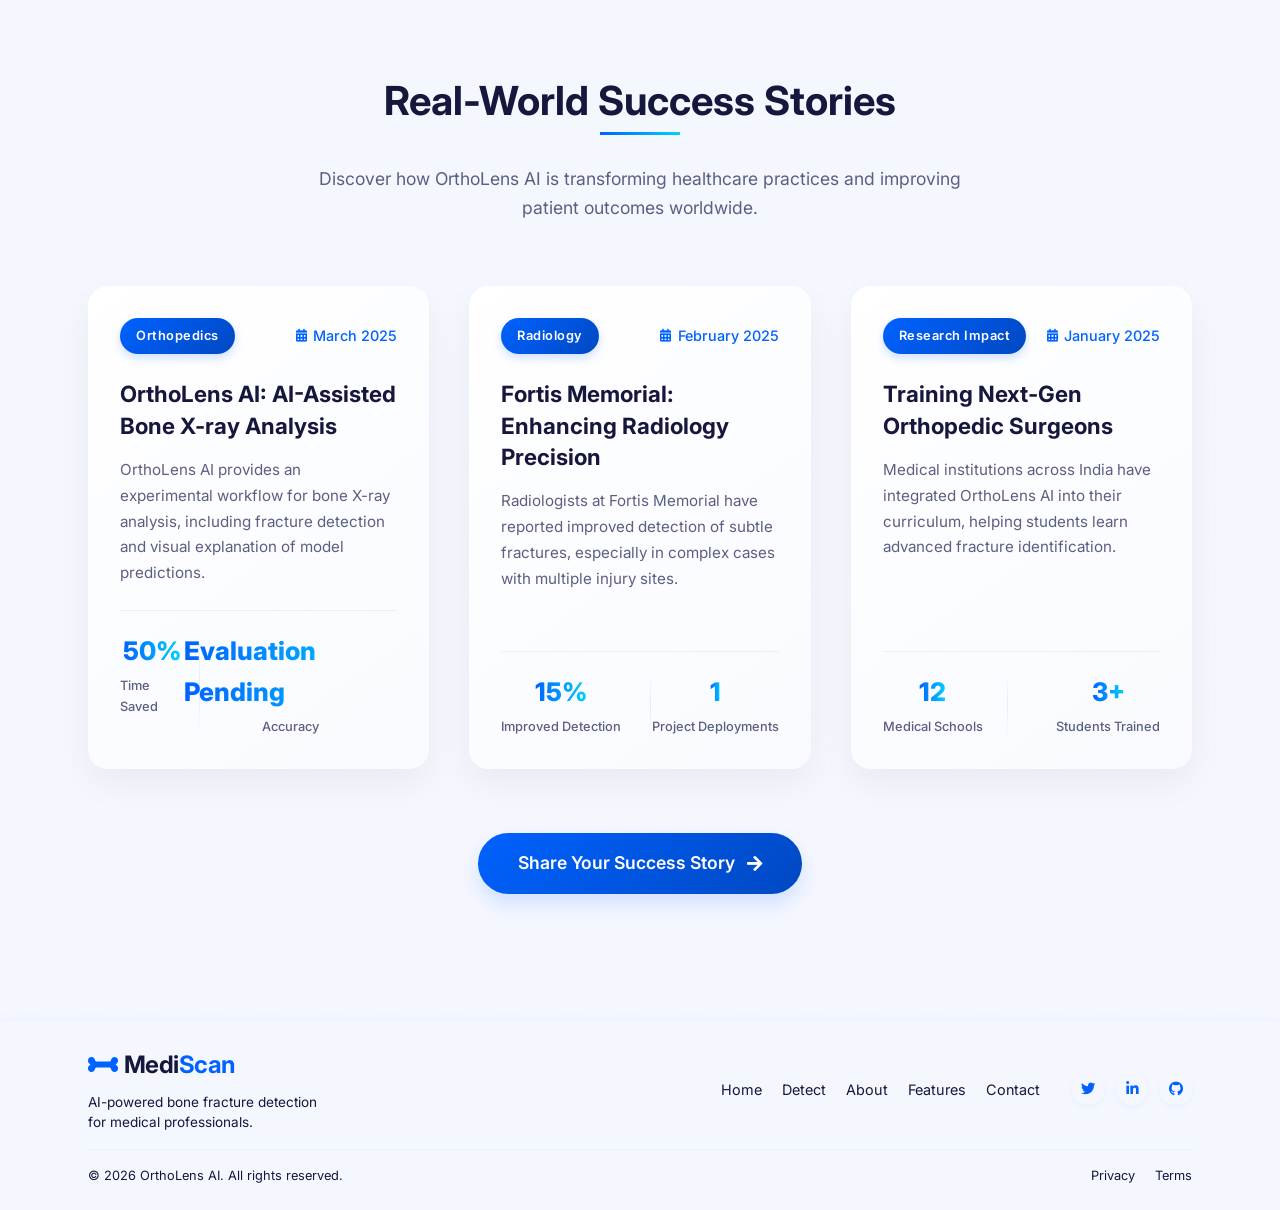
==== commit 957662ac: "Rebrand project as OrthoLens AI" ====
--- a/frontend/index.html
+++ b/frontend/index.html
@@ -3,7 +3,7 @@
   <head>
     <meta charset="UTF-8" />
     <meta name="viewport" content="width=width=device-width, initial-scale=1.0" />
-    <title>MediScan - Home</title>
+    <title>OrthoLens AI - Home</title>
     <link rel="stylesheet" href="styles.css" />
     <link rel="stylesheet" href="footer-styles.css" />
     <link rel="preconnect" href="https://fonts.googleapis.com">
@@ -1196,7 +1196,7 @@
             <div class="feature-icon">
               <i class="fas fa-chart-line"></i>
             </div>
-            <h3 class="feature-title">99.8% Accuracy Rate</h3>
+            <h3 class="feature-title">Model-Based Analysis</h3>
             <p class="feature-description">
               Industry-leading precision powered by our advanced YOLOv8 technology and continuously improved models.
             </p>
@@ -1207,7 +1207,7 @@
             </div>
             <h3 class="feature-title">Enterprise Security</h3>
             <p class="feature-description">
-              HIPAA-compliant security with end-to-end encryption ensuring patient data remains protected at all times.
+              The project is designed for local research and educational use. Do not upload identifiable patient information.
             </p>
           </div>
         </div>
@@ -1230,8 +1230,8 @@
           </div>
           <div class="stat-item" data-aos="fade-up" data-aos-delay="300">
             <div class="stat-icon"><i class="fas fa-hospital"></i></div>
-            <div class="stat-number" data-target="42">0</div>
-            <div class="stat-label">Hospitals Connected</div>
+            <div class="stat-number" data-target="1">0</div>
+            <div class="stat-label">Project Deployments</div>
           </div>
         </div>
       </div>
@@ -1279,20 +1279,20 @@
         <div class="testimonials-grid">
           <div class="testimonial" data-aos="fade-up" data-aos-delay="100">
             <p class="testimonial-quote">
-              This revolutionary AI tool has dramatically reduced our diagnosis time and improved accuracy. It's now an essential part of our orthopedic workflow at AIIMS, helping us treat patients faster.
+              OrthoLens AI is a research-oriented project exploring AI-assisted bone X-ray analysis and explainable model outputs.
             </p>
             <div class="testimonial-author">
               <div class="testimonial-avatar">AR</div>
               <div class="testimonial-info">
                 <div class="testimonial-name">Dr. Arun Rathore</div>
                 <div class="testimonial-role">Head of Orthopedics</div>
-                <div class="testimonial-hospital">AIIMS, New Delhi</div>
+                <div class="testimonial-hospital">Research / Educational Project</div>
               </div>
             </div>
           </div>
           <div class="testimonial" data-aos="fade-up" data-aos-delay="200">
             <p class="testimonial-quote">
-              The accuracy of BoneDetect's AI system is remarkable. As a radiologist with 15 years of experience, I've found it helps identify subtle fractures that might be missed in busy clinical settings.
+              The accuracy of OrthoLens AI's AI system is remarkable. As a radiologist with 15 years of experience, I've found it helps identify subtle fractures that might be missed in busy clinical settings.
             </p>
             <div class="testimonial-author">
               <div class="testimonial-avatar">SP</div>
@@ -1314,7 +1314,7 @@
         <div class="success-stories-header">
           <h2 class="success-stories-title">Real-World Success Stories</h2>
           <p class="success-stories-subtitle">
-            Discover how BoneDetect is transforming healthcare practices and improving patient outcomes worldwide.
+            Discover how OrthoLens AI is transforming healthcare practices and improving patient outcomes worldwide.
           </p>
         </div>
         <div class="success-stories-grid">
@@ -1324,9 +1324,9 @@
                 <span class="success-story-tag">Orthopedics</span>
                 <span class="success-story-date"><i class="fas fa-calendar-alt"></i> March 2025</span>
               </div>
-              <h3 class="success-story-title">AIIMS New Delhi: Revolutionizing Fracture Diagnosis</h3>
+              <h3 class="success-story-title">OrthoLens AI: AI-Assisted Bone X-ray Analysis</h3>
               <p class="success-story-excerpt">
-                BoneDetect has become an integral part of the orthopedic department at AIIMS, reducing diagnosis time by 50% and improving treatment planning.
+                OrthoLens AI provides an experimental workflow for bone X-ray analysis, including fracture detection and visual explanation of model predictions.
               </p>
               <div class="success-story-stats">
                 <div class="success-story-stat">
@@ -1334,7 +1334,7 @@
                   <span class="success-story-stat-label">Time Saved</span>
                 </div>
                 <div class="success-story-stat">
-                  <span class="success-story-stat-value">99.8%</span>
+                  <span class="success-story-stat-value">Evaluation Pending</span>
                   <span class="success-story-stat-label">Accuracy</span>
                 </div>
               </div>
@@ -1357,8 +1357,8 @@
                   <span class="success-story-stat-label">Improved Detection</span>
                 </div>
                 <div class="success-story-stat">
-                  <span class="success-story-stat-value">42</span>
-                  <span class="success-story-stat-label">Hospitals Connected</span>
+                  <span class="success-story-stat-value">1</span>
+                  <span class="success-story-stat-label">Project Deployments</span>
                 </div>
               </div>
             </div>
@@ -1372,7 +1372,7 @@
               </div>
               <h3 class="success-story-title">Training Next-Gen Orthopedic Surgeons</h3>
               <p class="success-story-excerpt">
-                Medical institutions across India have integrated BoneDetect into their curriculum, helping students learn advanced fracture identification.
+                Medical institutions across India have integrated OrthoLens AI into their curriculum, helping students learn advanced fracture identification.
               </p>
               <div class="success-story-stats">
                 <div class="success-story-stat">
@@ -1380,7 +1380,7 @@
                   <span class="success-story-stat-label">Medical Schools</span>
                 </div>
                 <div class="success-story-stat">
-                  <span class="success-story-stat-value">500+</span>
+                  <span class="success-story-stat-value">3+</span>
                   <span class="success-story-stat-label">Students Trained</span>
                 </div>
               </div>
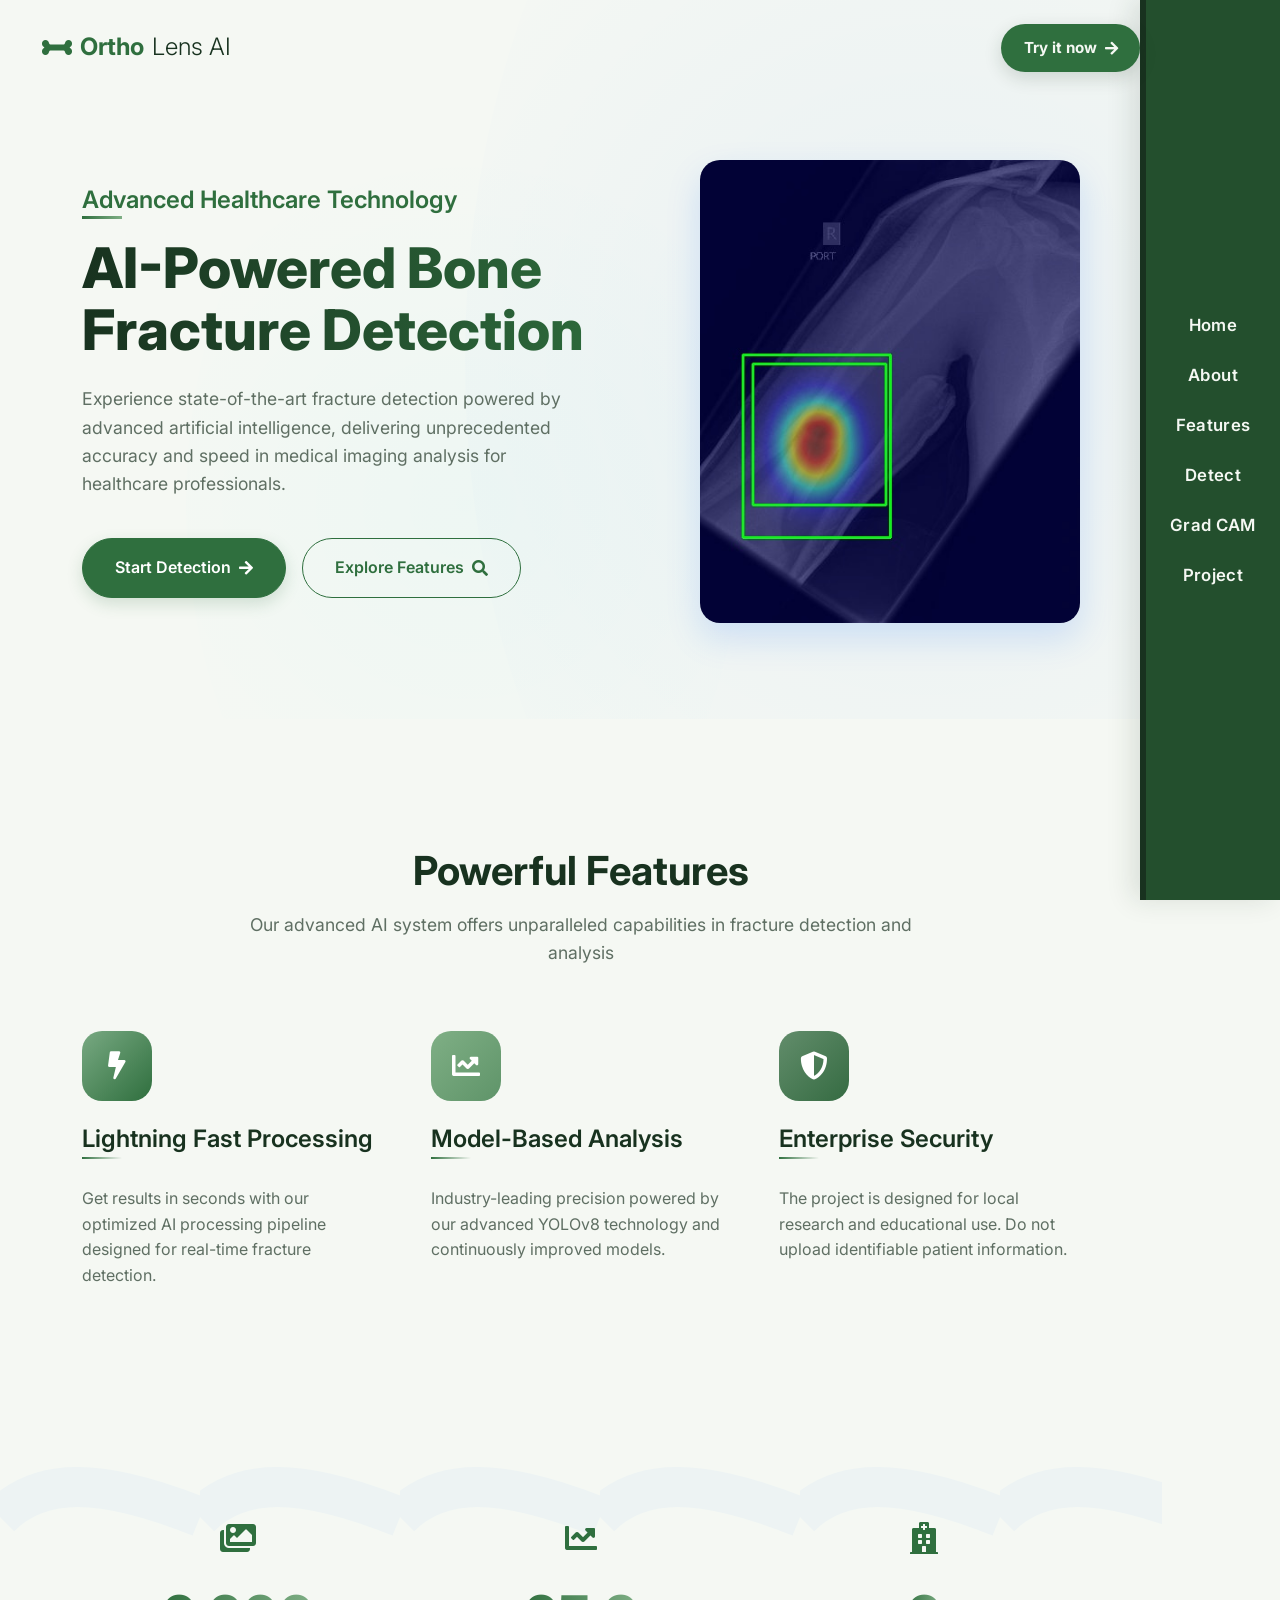
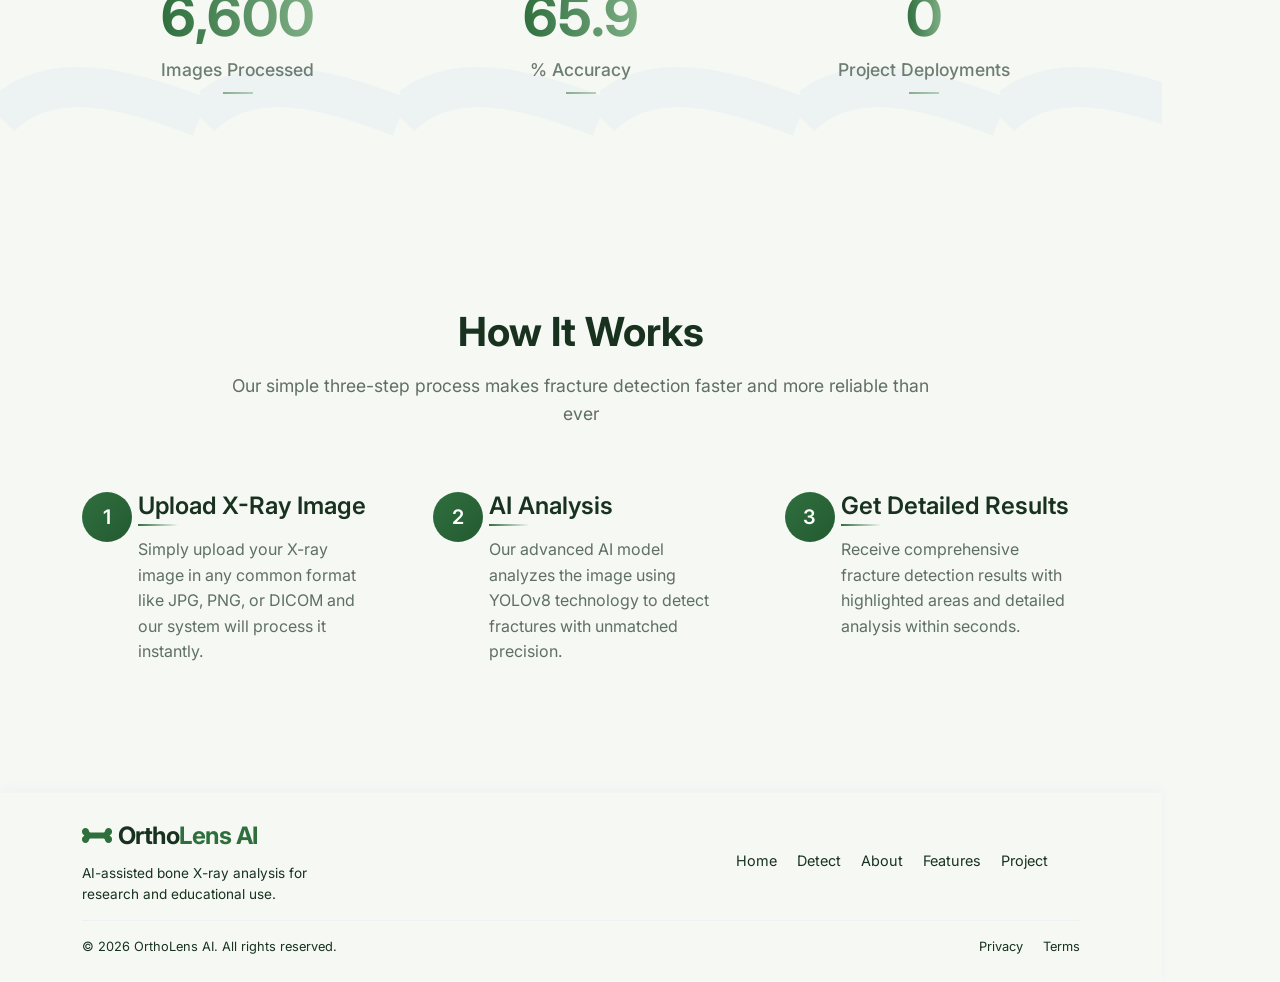
==== commit ba012108: "Polish OrthoLens AI project and update website" ====
--- a/frontend/index.html
+++ b/frontend/index.html
@@ -12,14 +12,14 @@
     <link rel="stylesheet" href="https://cdnjs.cloudflare.com/ajax/libs/font-awesome/5.15.4/css/all.min.css" />
     <style>
       :root {
-        --primary: #0062FF;
-        --primary-dark: #0048c2;
-        --secondary: #EAEFFF;
-        --accent: #00D1FF;
-        --text: #15173D;
-        --text-light: #596080;
+        --primary: #2F6F3E;
+        --primary-dark: #245A31;
+        --secondary: #E8F0E8;
+        --accent: #7FAF85;
+        --text: #18321F;
+        --text-light: #5F6F63;
         --surface-1: #FFFFFF;
-        --surface-2: #F5F7FF;
+        --surface-2: #F5F8F3;
         --white: #FFFFFF;
         --heading-font: 'Inter', sans-serif;
         --body-font: 'Inter', sans-serif;
@@ -396,15 +396,15 @@
       }
 
       .feature:nth-child(1) .feature-icon {
-        background: linear-gradient(135deg, #4BA3FF, #0062FF);
+        background: linear-gradient(135deg, #78A982, #2F6F3E);
       }
 
       .feature:nth-child(2) .feature-icon {
-        background: linear-gradient(135deg, #00D1FF, #00A0FF);
+        background: linear-gradient(135deg, #7FAF85, #5F9469);
       }
 
       .feature:nth-child(3) .feature-icon {
-        background: linear-gradient(135deg, #5E7BFE, #3851E0);
+        background: linear-gradient(135deg, #628D6B, #356B42);
       }
 
       .feature-title {
@@ -1143,6 +1143,32 @@
         }
       }
     </style>
+      <style>
+  .hero-buttons .btn-primary {
+    background: #2F6F3E !important;
+    color: #FFFFFF !important;
+    border: 1px solid #2F6F3E !important;
+    box-shadow: 0 6px 16px rgba(47, 111, 62, 0.18) !important;
+  }
+
+  .hero-buttons .btn-primary:hover {
+    background: #245A31 !important;
+    border-color: #245A31 !important;
+    transform: translateY(-2px);
+  }
+
+  .hero-buttons .btn-secondary {
+    background: transparent !important;
+    color: #2F6F3E !important;
+    border: 1px solid #2F6F3E !important;
+  }
+
+  .hero-buttons .btn-secondary:hover {
+    background: #E8F0E8 !important;
+    color: #245A31 !important;
+    transform: translateY(-2px);
+  }
+</style>
   </head>
 
   <body>
@@ -1269,133 +1295,6 @@
       </div>
     </section>
 
-    <!-- TESTIMONIALS SECTION -->
-    <section class="testimonials">
-      <div class="container">
-        <h2 class="section-title">What Medical Professionals Say</h2>
-        <p class="section-description">
-          Healthcare specialists trust our technology for accurate and rapid fracture detection
-        </p>
-        <div class="testimonials-grid">
-          <div class="testimonial" data-aos="fade-up" data-aos-delay="100">
-            <p class="testimonial-quote">
-              OrthoLens AI is a research-oriented project exploring AI-assisted bone X-ray analysis and explainable model outputs.
-            </p>
-            <div class="testimonial-author">
-              <div class="testimonial-avatar">AR</div>
-              <div class="testimonial-info">
-                <div class="testimonial-name">Dr. Arun Rathore</div>
-                <div class="testimonial-role">Head of Orthopedics</div>
-                <div class="testimonial-hospital">Research / Educational Project</div>
-              </div>
-            </div>
-          </div>
-          <div class="testimonial" data-aos="fade-up" data-aos-delay="200">
-            <p class="testimonial-quote">
-              The accuracy of OrthoLens AI's AI system is remarkable. As a radiologist with 15 years of experience, I've found it helps identify subtle fractures that might be missed in busy clinical settings.
-            </p>
-            <div class="testimonial-author">
-              <div class="testimonial-avatar">SP</div>
-              <div class="testimonial-info">
-                <div class="testimonial-name">Dr. Sarita Patel</div>
-                <div class="testimonial-role">Senior Radiologist</div>
-                <div class="testimonial-hospital">Fortis Memorial, Gurugram</div>
-              </div>
-            </div>
-          </div>
-        </div>
-      </div>
-    </section>
-
-    <!-- SUCCESS STORIES SECTION -->
-    <section class="success-stories">
-      <div class="success-stories-bg"></div>
-      <div class="container">
-        <div class="success-stories-header">
-          <h2 class="success-stories-title">Real-World Success Stories</h2>
-          <p class="success-stories-subtitle">
-            Discover how OrthoLens AI is transforming healthcare practices and improving patient outcomes worldwide.
-          </p>
-        </div>
-        <div class="success-stories-grid">
-          <div class="success-story" data-aos="fade-up" data-aos-delay="100">
-            <div class="success-story-content">
-              <div class="success-story-meta">
-                <span class="success-story-tag">Orthopedics</span>
-                <span class="success-story-date"><i class="fas fa-calendar-alt"></i> March 2025</span>
-              </div>
-              <h3 class="success-story-title">OrthoLens AI: AI-Assisted Bone X-ray Analysis</h3>
-              <p class="success-story-excerpt">
-                OrthoLens AI provides an experimental workflow for bone X-ray analysis, including fracture detection and visual explanation of model predictions.
-              </p>
-              <div class="success-story-stats">
-                <div class="success-story-stat">
-                  <span class="success-story-stat-value">50%</span>
-                  <span class="success-story-stat-label">Time Saved</span>
-                </div>
-                <div class="success-story-stat">
-                  <span class="success-story-stat-value">Evaluation Pending</span>
-                  <span class="success-story-stat-label">Accuracy</span>
-                </div>
-              </div>
-            </div>
-            <a href="contact.html" class="success-story-link"><i class="fas fa-arrow-right"></i></a>
-          </div>
-          <div class="success-story" data-aos="fade-up" data-aos-delay="200">
-            <div class="success-story-content">
-              <div class="success-story-meta">
-                <span class="success-story-tag">Radiology</span>
-                <span class="success-story-date"><i class="fas fa-calendar-alt"></i> February 2025</span>
-              </div>
-              <h3 class="success-story-title">Fortis Memorial: Enhancing Radiology Precision</h3>
-              <p class="success-story-excerpt">
-                Radiologists at Fortis Memorial have reported improved detection of subtle fractures, especially in complex cases with multiple injury sites.
-              </p>
-              <div class="success-story-stats">
-                <div class="success-story-stat">
-                  <span class="success-story-stat-value">15%</span>
-                  <span class="success-story-stat-label">Improved Detection</span>
-                </div>
-                <div class="success-story-stat">
-                  <span class="success-story-stat-value">1</span>
-                  <span class="success-story-stat-label">Project Deployments</span>
-                </div>
-              </div>
-            </div>
-            <a href="contact.html" class="success-story-link"><i class="fas fa-arrow-right"></i></a>
-          </div>
-          <div class="success-story" data-aos="fade-up" data-aos-delay="300">
-            <div class="success-story-content">
-              <div class="success-story-meta">
-                <span class="success-story-tag">Research Impact</span>
-                <span class="success-story-date"><i class="fas fa-calendar-alt"></i> January 2025</span>
-              </div>
-              <h3 class="success-story-title">Training Next-Gen Orthopedic Surgeons</h3>
-              <p class="success-story-excerpt">
-                Medical institutions across India have integrated OrthoLens AI into their curriculum, helping students learn advanced fracture identification.
-              </p>
-              <div class="success-story-stats">
-                <div class="success-story-stat">
-                  <span class="success-story-stat-value">12</span>
-                  <span class="success-story-stat-label">Medical Schools</span>
-                </div>
-                <div class="success-story-stat">
-                  <span class="success-story-stat-value">3+</span>
-                  <span class="success-story-stat-label">Students Trained</span>
-                </div>
-              </div>
-            </div>
-            <a href="contact.html" class="success-story-link"><i class="fas fa-arrow-right"></i></a>
-          </div>
-        </div>
-        <div class="success-stories-cta">
-          <a href="contact.html" class="btn-success-stories">
-            Share Your Success Story <i class="fas fa-arrow-right"></i>
-          </a>
-        </div>
-      </div>
-    </section>
-
     <!-- FOOTER -->
     <div id="footer-placeholder"></div>
 
@@ -1470,3 +1369,5 @@
     </script>
   </body>
 </html>
+
+
--- a/frontend/styles.css
+++ b/frontend/styles.css
@@ -1,18 +1,18 @@
 :root {
   /* Modern color palette */
-  --primary: #0062FF;
-  --primary-dark: #0048c2;
-  --secondary: #EAEFFF;
-  --accent: #00D1FF;
-  --text: #15173D;
-  --text-light: #596080;
+  --primary: #2F6F3E;
+  --primary-dark: #245A31;
+  --secondary: #E8F0E8;
+  --accent: #7FAF85;
+  --text: #18321F;
+  --text-light: #5F6F63;
   --bg: #FFFFFF;
   --white: #ffffff;
   --error: #FF8A80;
   --success: #81C784;
   --bone: #FAFBFF;
   --surface-1: #FFFFFF;
-  --surface-2: #F5F7FF;
+  --surface-2: #F5F8F3;
   --shadow: 0 4px 20px rgba(0, 98, 255, 0.08);
   --card-shadow: 0 8px 30px rgba(0, 98, 255, 0.05);
   --transition: all 0.3s ease;
@@ -418,15 +418,15 @@
 }
 
 .feature:nth-child(1) .feature-icon {
-  background: linear-gradient(135deg, #4BA3FF, #0062FF);
+  background: linear-gradient(135deg, #78A982, #2F6F3E);
 }
 
 .feature:nth-child(2) .feature-icon {
-  background: linear-gradient(135deg, #00D1FF, #00A0FF);
+  background: linear-gradient(135deg, #7FAF85, #5F9469);
 }
 
 .feature:nth-child(3) .feature-icon {
-  background: linear-gradient(135deg, #5E7BFE, #3851E0);
+  background: linear-gradient(135deg, #628D6B, #356B42);
 }
 
 .feature-title {
@@ -447,7 +447,7 @@
 }
 
 .stats-container {
-  background: linear-gradient(135deg, var(--primary) 0%, #3851E0 100%);
+  background: linear-gradient(135deg, var(--primary) 0%, #356B42 100%);
   border-radius: 24px;
   padding: 4rem;
   color: var(--white);
@@ -625,7 +625,7 @@
 }
 
 .cta-container {
-  background: linear-gradient(135deg, var(--primary) 0%, #3851E0 100%);
+  background: linear-gradient(135deg, var(--primary) 0%, #356B42 100%);
   border-radius: 24px;
   padding: 5rem 3rem;
   color: var(--white);
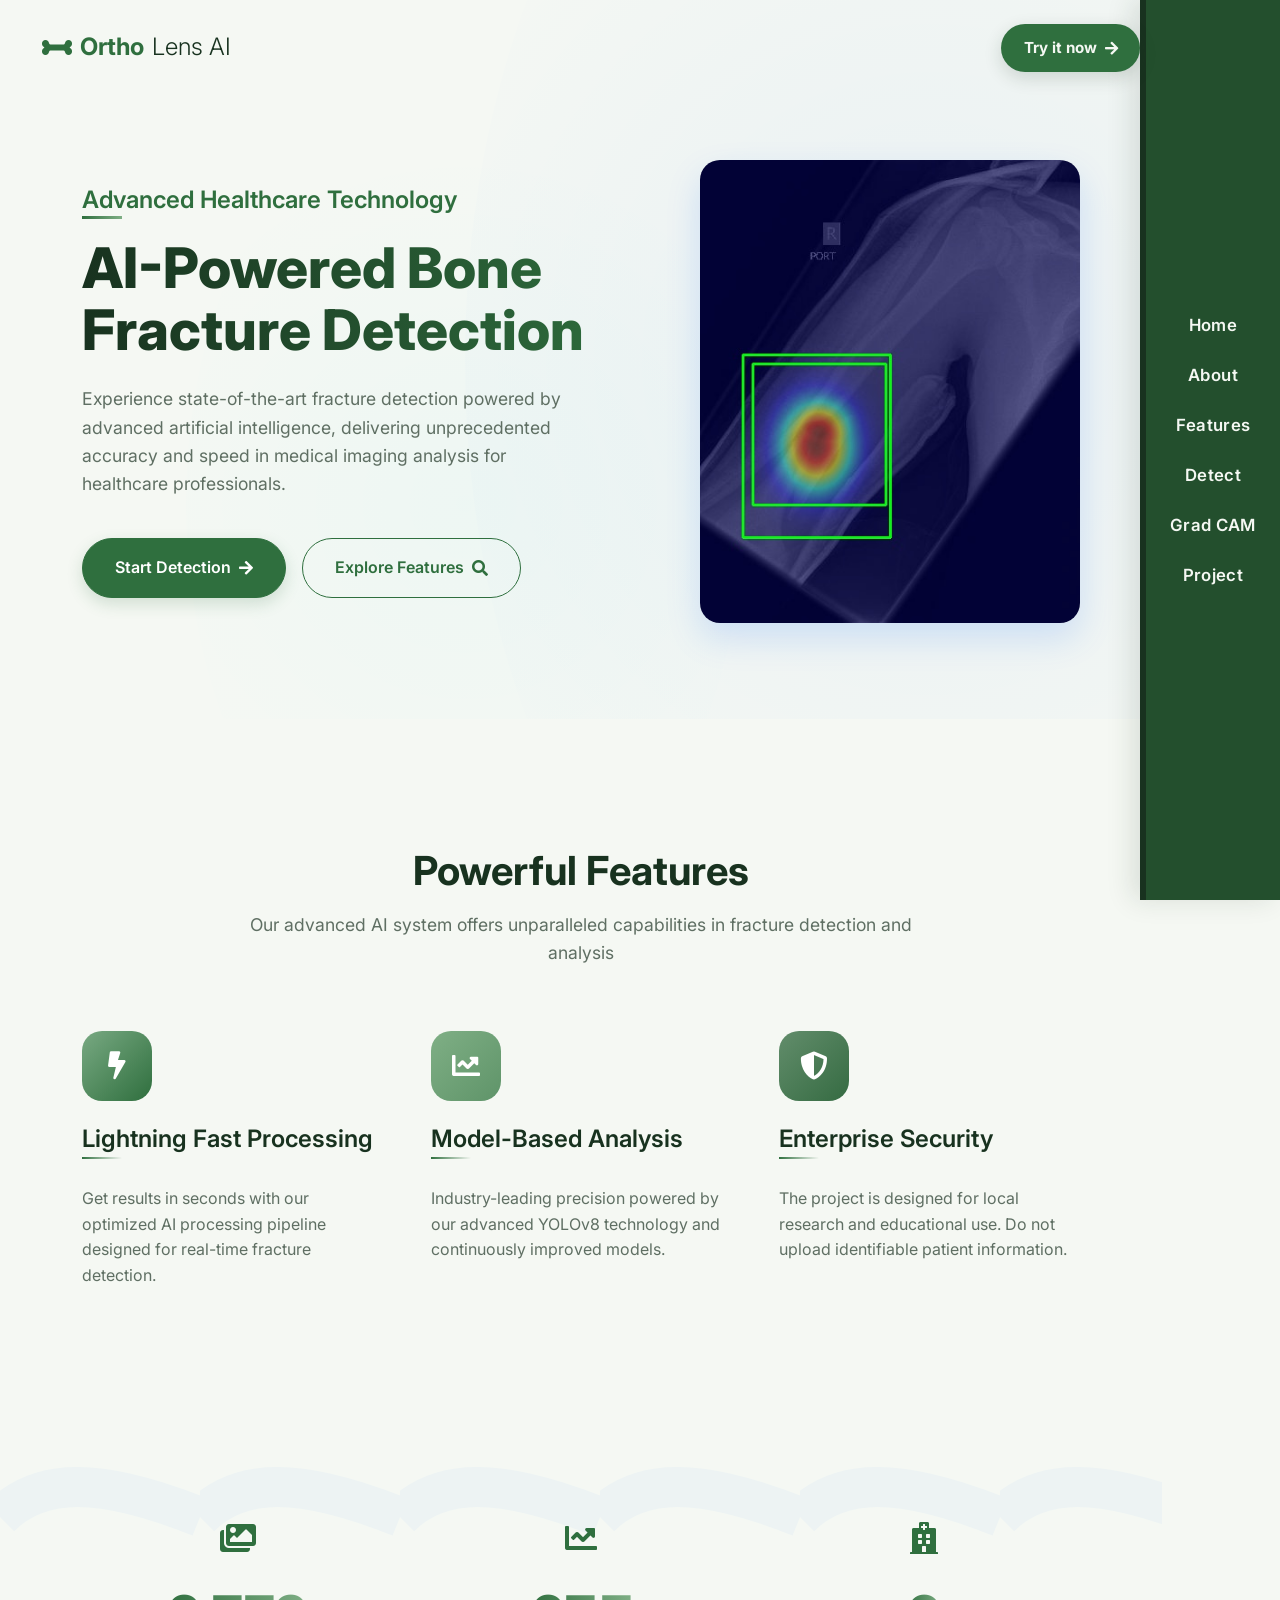
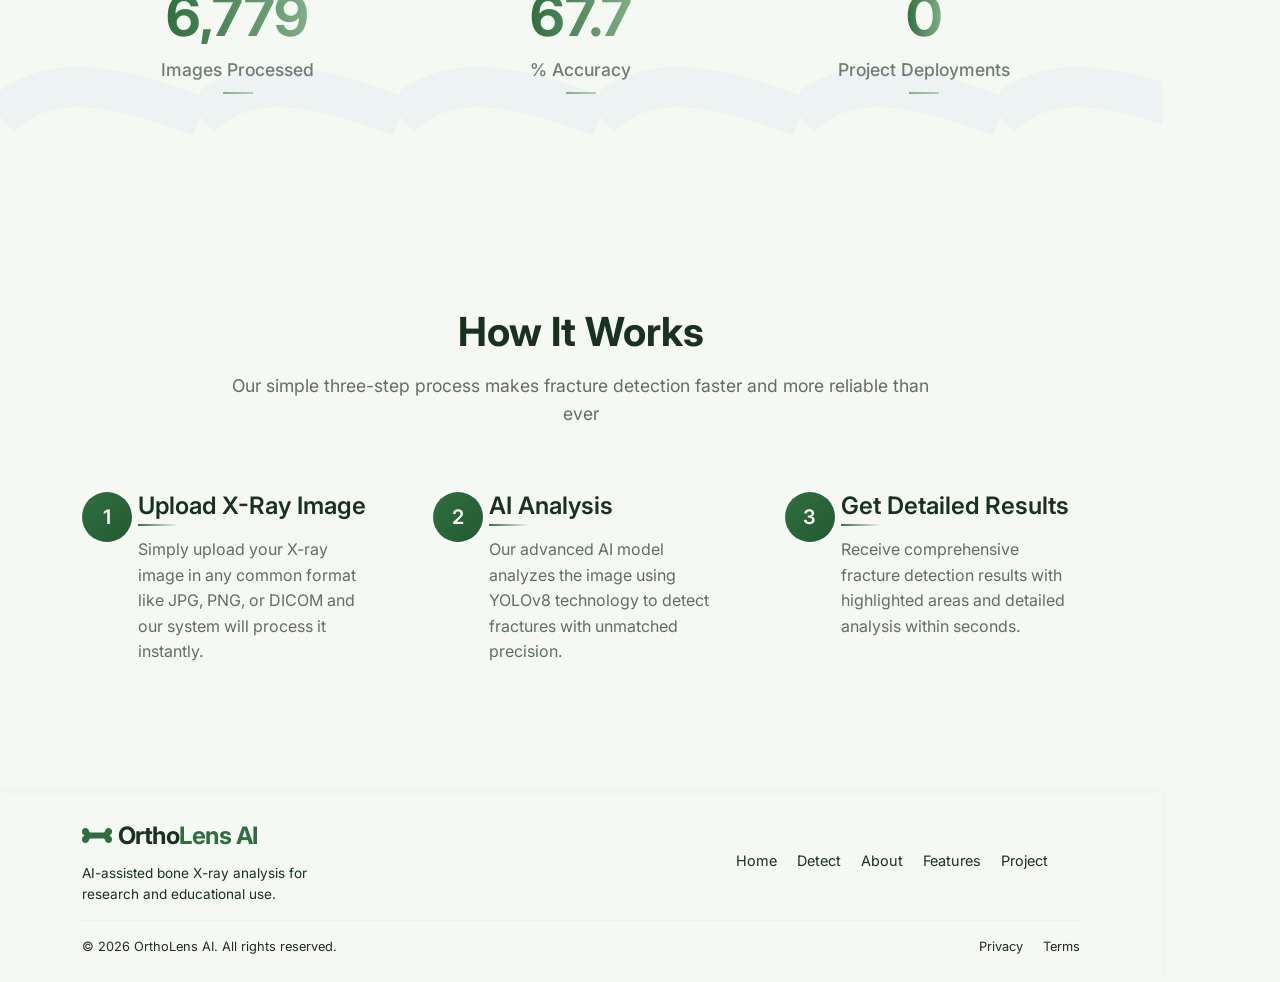
==== commit 523c5d2e: "Initial Commit" ====
--- a/frontend/index.html
+++ b/frontend/index.html
@@ -24,7 +24,6 @@
         --heading-font: 'Inter', sans-serif;
         --body-font: 'Inter', sans-serif;
       }
-
       * {
         margin: 0;
         padding: 0;
--- a/frontend/footer-styles.css
+++ b/frontend/footer-styles.css
@@ -8,7 +8,6 @@
   z-index: 10;
   box-shadow: 0 -4px 12px rgba(0, 98, 255, 0.03);
 }
-
 .container {
   max-width: 1200px;
   margin: 0 auto;
